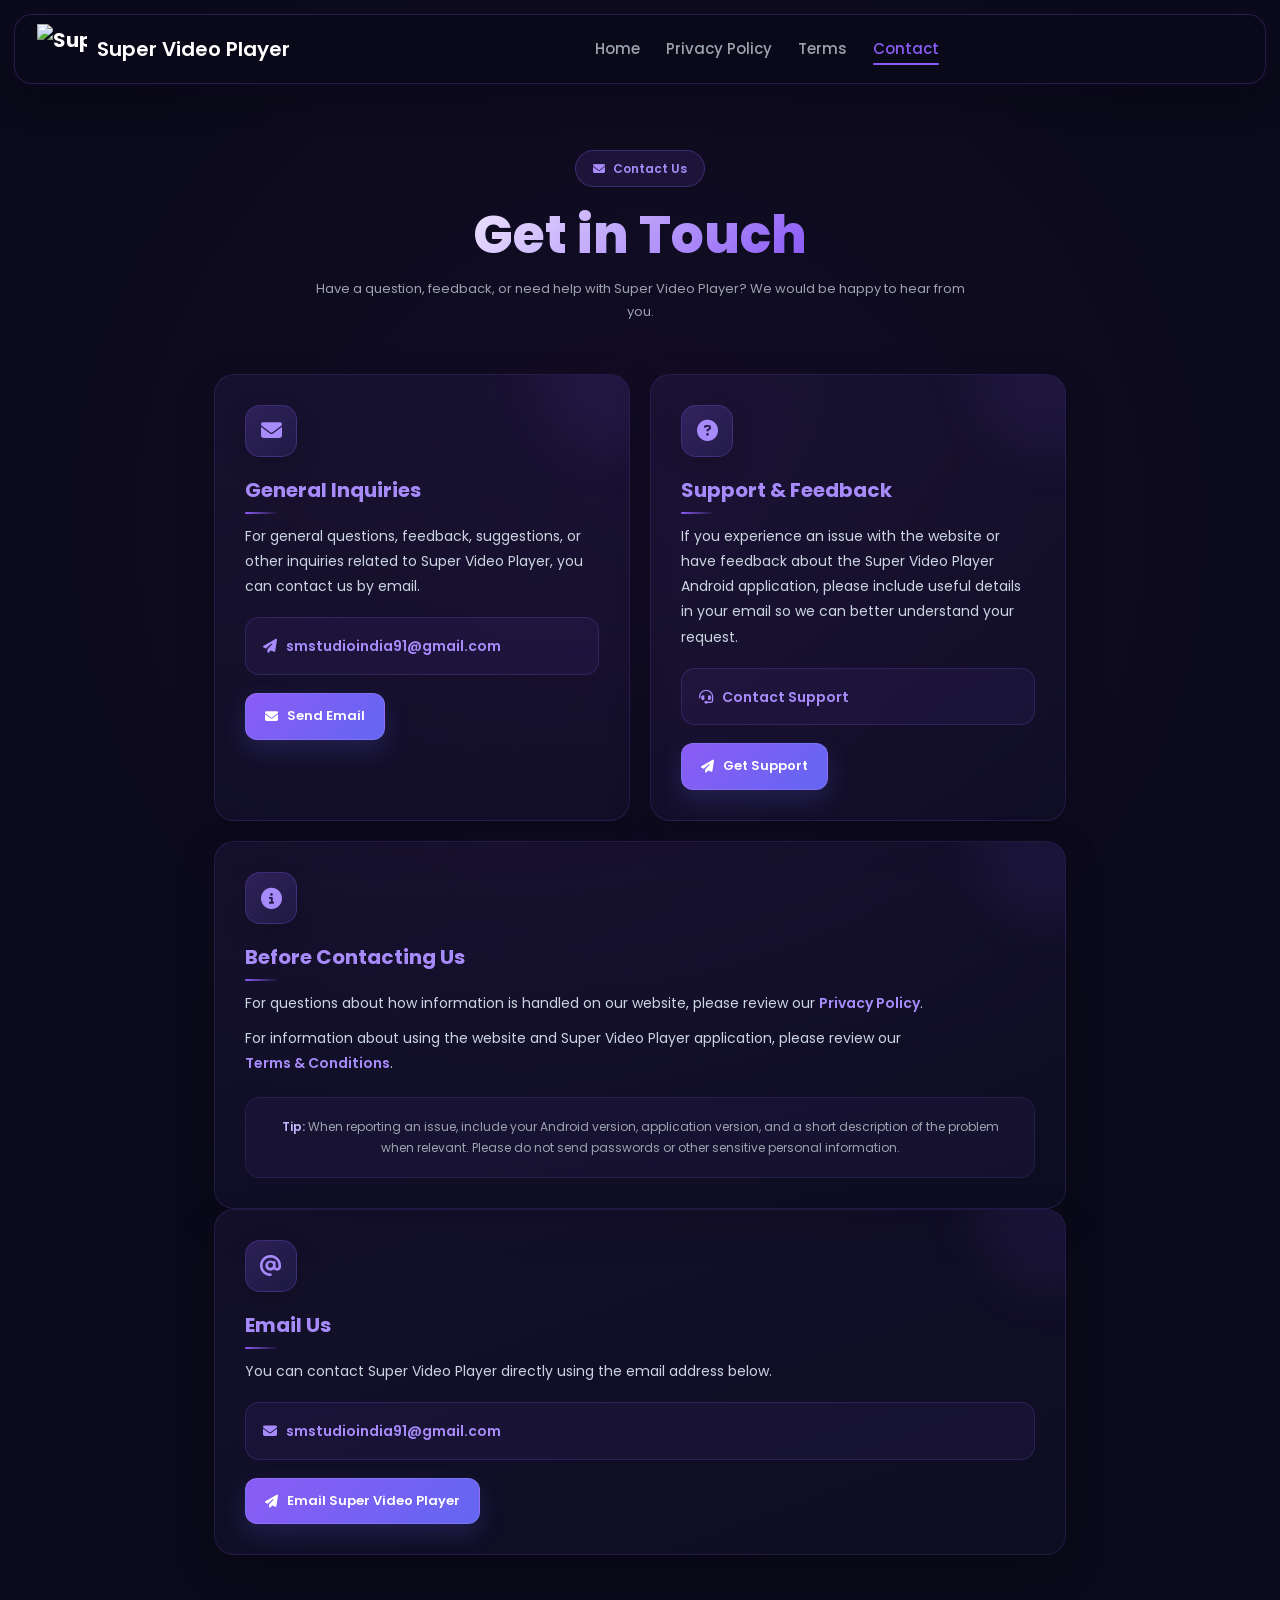
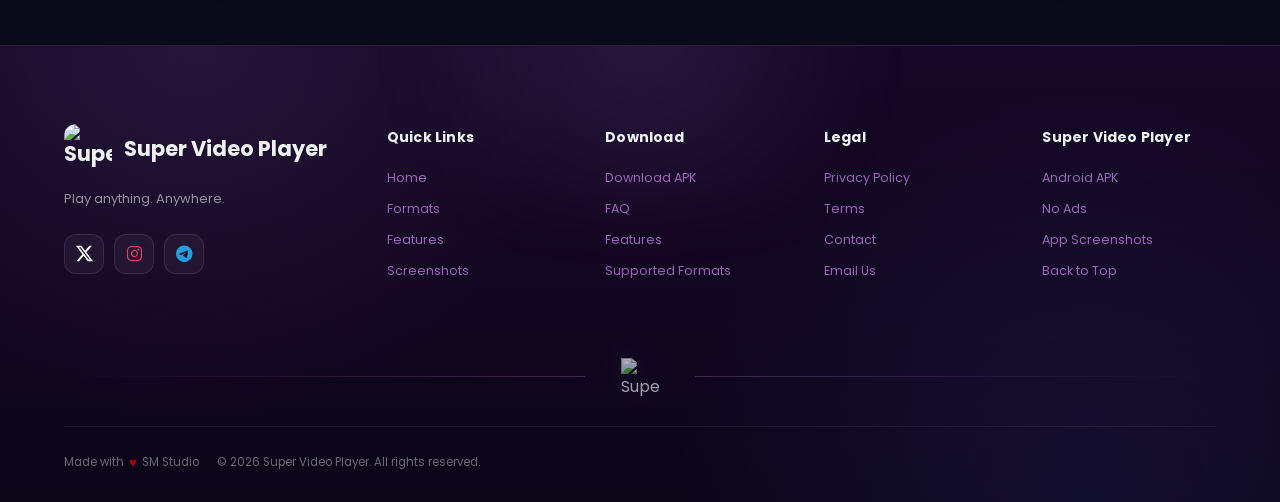
==== contact.html @ fc3f67e5 "Update print statement from 'Hello' to 'Goodbye'" ====
<!DOCTYPE html>
<html lang="en">
<head>

  <meta charset="UTF-8">

  <meta
    name="viewport"
    content="width=device-width, initial-scale=1.0, maximum-scale=5.0"
  >

  <meta
    name="description"
    content="Contact Super Video Player. Get in touch with us for questions, feedback, support, or other inquiries."
  >

  <meta
    name="theme-color"
    content="#0a0a1a"
  >

  <title>Contact | Super Video Player</title>

  <!-- =====================================================
       FAVICON
  ====================================================== -->

  <link rel="icon" type="image/png" sizes="16x16" href="/favicon-16x16.png">
  <link rel="icon" type="image/png" sizes="32x32" href="/favicon-32x32.png">
  <link rel="icon" type="image/png" sizes="48x48" href="/favicon-48x48.png">
  <link rel="icon" type="image/png" sizes="96x96" href="/favicon-96x96.png">
  <link rel="icon" type="image/png" sizes="192x192" href="/favicon-192x192.png">

  <link
    rel="apple-touch-icon"
    sizes="180x180"
    href="/apple-touch-icon.png"
  >

  <link
    rel="manifest"
    href="/site.webmanifest"
  >

  <meta
    name="msapplication-TileImage"
    content="/favicon.png"
  >

  <meta
    name="msapplication-TileColor"
    content="#050507"
  >

  <!-- =====================================================
       POPPINS
  ====================================================== -->

  <link
    rel="preconnect"
    href="https://fonts.googleapis.com"
  >

  <link
    rel="preconnect"
    href="https://fonts.gstatic.com"
    crossorigin
  >

  <link
    href="https://fonts.googleapis.com/css2?family=Poppins:wght@400;500;600;700;800;900&display=swap"
    rel="stylesheet"
  >

  <!-- =====================================================
       FONT AWESOME
  ====================================================== -->

  <link
    rel="stylesheet"
    href="https://cdnjs.cloudflare.com/ajax/libs/font-awesome/6.4.0/css/all.min.css"
  >

  <!-- =====================================================
       ALL CSS INLINE
  ====================================================== -->

  <style>

    /* =====================================================
       RESET / BASE
    ====================================================== */

    * {
      margin: 0;
      padding: 0;
      box-sizing: border-box;

      font-family:
        'Poppins',
        'Segoe UI',
        Tahoma,
        Geneva,
        Verdana,
        sans-serif;

      -webkit-tap-highlight-color: transparent;
    }

    html {
      scroll-behavior: smooth;
      -webkit-text-size-adjust: 100%;
      overflow-x: hidden;
      scroll-padding-top: 120px;
    }

    body {
      width: 100%;
      min-height: 100vh;
      position: relative;
      overflow-x: hidden;

      background:
        radial-gradient(
          circle at 50% 25%,
          rgba(57, 23, 86, 0.20),
          transparent 40%
        ),
        #0a0a1a;

      color: #e5e7eb;
      line-height: 1.6;
    }

    body.menu-open {
      overflow: hidden;
    }

    img,
    svg {
      display: block;
      max-width: 100%;
      height: auto;
    }

    a {
      color: inherit;
      text-decoration: none;
    }

    button,
    input,
    textarea {
      font-family: inherit;
    }

    .container {
      width: 100%;
      max-width: 1200px;
      margin: 0 auto;
      padding: 0 24px;
    }


    /* =====================================================
       FLOATING FIXED NAVBAR
    ====================================================== */

    .navbar {
      position: fixed !important;

      top: 14px;
      left: 50%;

      width: calc(100% - 28px);
      max-width: 1400px;

      transform: translateX(-50%);

      z-index: 99999;

      display: block;

      visibility: visible !important;
      opacity: 1 !important;

      background:
        rgba(10, 10, 26, 0.94);

      backdrop-filter: blur(18px);
      -webkit-backdrop-filter: blur(18px);

      border:
        1px solid rgba(139, 92, 246, 0.22);

      border-radius: 18px;

      box-shadow:
        0 10px 35px rgba(0, 0, 0, 0.35),
        0 0 25px rgba(139, 92, 246, 0.08);

      transition:
        background 0.3s ease,
        border-color 0.3s ease,
        box-shadow 0.3s ease;
    }

    .navbar.scrolled {
      background:
        rgba(5, 5, 15, 0.97);

      border-color:
        rgba(139, 92, 246, 0.35);

      box-shadow:
        0 12px 40px rgba(0, 0, 0, 0.5),
        0 0 30px rgba(139, 92, 246, 0.12);
    }


    /* =====================================================
       NAV CONTAINER
    ====================================================== */

    .nav-container {
      width: 100%;
      max-width: 1400px;

      min-height: 68px;

      margin: 0 auto;

      padding: 8px 22px;

      display: flex;
      align-items: center;
      justify-content: space-between;

      gap: 20px;
    }


    /* =====================================================
       LOGO
    ====================================================== */

    .logo {
      display: flex;
      align-items: center;

      gap: 10px;

      color: #fff;

      font-size: 20px;
      font-weight: 700;

      white-space: nowrap;

      flex-shrink: 0;
    }

    .logo img {
      width: 50px;
      height: 50px;

      object-fit: contain;

      flex-shrink: 0;
    }

    .logo span {
      font-family:
        'Poppins',
        'Segoe UI',
        sans-serif;

      font-weight: 600;
    }


    /* =====================================================
       NAV LINKS
    ====================================================== */

    .nav-links {
      display: flex;
      align-items: center;

      list-style: none;

      gap: 26px;

      margin: 0;
      padding: 0;
    }

    .nav-links li {
      list-style: none;
    }

    .nav-links a {
      position: relative;

      display: block;

      padding: 4px 0;

      color: #9ca3af;

      font-size: 15px;
      font-weight: 500;

      transition:
        color 0.3s ease;
    }

    .nav-links a:hover,
    .nav-links a.active {
      color: #8b5cf6;
    }

    .nav-links a::after {
      content: '';

      position: absolute;

      left: 0;
      bottom: 0;

      width: 0;
      height: 2px;

      background: #8b5cf6;

      border-radius: 10px;

      transition:
        width 0.3s ease;
    }

    .nav-links a:hover::after,
    .nav-links a.active::after {
      width: 100%;
    }


    /* =====================================================
       NAV RIGHT
    ====================================================== */

    .nav-right {
      display: flex;
      align-items: center;

      gap: 12px;

      flex-shrink: 0;
    }


    /* =====================================================
       MENU BUTTON
    ====================================================== */

    .nav-toggle {
      display: none;

      width: 44px;
      height: 44px;

      padding: 6px;

      align-items: center;
      justify-content: center;

      background: transparent;

      border: none;

      border-radius: 8px;

      color: #fff;

      font-size: 22px;

      cursor: pointer;

      flex-shrink: 0;

      transition:
        background 0.3s ease,
        color 0.3s ease;
    }

    .nav-toggle:hover {
      background:
        rgba(255, 255, 255, 0.08);
    }

    .nav-toggle:focus-visible {
      outline:
        2px solid #8b5cf6;

      outline-offset: 3px;
    }


    /* =====================================================
       CONTACT PAGE
    ====================================================== */

    .contact-page {
      width: 100%;

      padding:
        150px 0 90px;
    }

    .contact-wrapper {
      width: 100%;
      max-width: 900px;

      margin: 0 auto;

      padding: 0 24px;
    }


    /* =====================================================
       CONTACT INTRO
    ====================================================== */

    .contact-intro {
      text-align: center;

      margin-bottom: 50px;
    }

    .contact-badge {
      display: inline-flex;

      align-items: center;
      justify-content: center;

      gap: 8px;

      margin-bottom: 18px;

      padding:
        8px 17px;

      background:
        rgba(139, 92, 246, 0.12);

      border:
        1px solid rgba(139, 92, 246, 0.30);

      border-radius: 50px;

      color: #a78bfa;

      font-size: 12px;
      font-weight: 600;
    }

    .contact-title {
      margin-bottom: 12px;

      color: #fff;

      font-size:
        clamp(32px, 6vw, 52px);

      font-weight: 800;

      line-height: 1.15;

      text-align: center;

      background:
        linear-gradient(
          135deg,
          #ffffff 20%,
          #8b5cf6 70%,
          #6366f1
        );

      -webkit-background-clip: text;
      background-clip: text;

      -webkit-text-fill-color: transparent;
    }

    .contact-subtitle {
      max-width: 650px;

      margin: 0 auto;

      color: #9ca3af;

      font-size: 13px;

      line-height: 1.8;

      text-align: center;
    }


    /* =====================================================
       CONTACT GRID
    ====================================================== */

    .contact-grid {
      display: grid;

      grid-template-columns:
        1fr 1fr;

      gap: 20px;

      margin-bottom: 20px;
    }


    /* =====================================================
       CONTACT CARDS
    ====================================================== */

    .contact-card {
      position: relative;

      width: 100%;

      overflow: hidden;

      padding: 30px;

      background:
        linear-gradient(
          160deg,
          rgba(139, 92, 246, 0.08),
          rgba(99, 102, 241, 0.04)
        );

      border:
        1px solid rgba(139, 92, 246, 0.15);

      border-radius: 20px;

      box-shadow:
        0 15px 40px rgba(0, 0, 0, 0.18);

      transition:
        transform 0.3s ease,
        border-color 0.3s ease,
        box-shadow 0.3s ease;
    }

    .contact-card::before {
      content: '';

      position: absolute;

      top: -80px;
      right: -70px;

      width: 160px;
      height: 160px;

      border-radius: 50%;

      background:
        rgba(139, 92, 246, 0.08);

      filter: blur(25px);

      pointer-events: none;
    }

    .contact-card:hover {
      transform:
        translateY(-3px);

      border-color:
        rgba(139, 92, 246, 0.35);

      box-shadow:
        0 20px 45px rgba(0, 0, 0, 0.25);
    }


    /* =====================================================
       CONTACT INFO
    ====================================================== */

    .contact-icon {
      position: relative;

      width: 52px;
      height: 52px;

      display: flex;

      align-items: center;
      justify-content: center;

      margin-bottom: 20px;

      background:
        linear-gradient(
          135deg,
          rgba(139, 92, 246, 0.22),
          rgba(99, 102, 241, 0.12)
        );

      border:
        1px solid rgba(139, 92, 246, 0.25);

      border-radius: 15px;

      color: #a78bfa;

      font-size: 21px;

      box-shadow:
        0 8px 25px rgba(0, 0, 0, 0.18);
    }

    .contact-card-title {
      position: relative;

      margin-bottom: 10px;

      color: #a78bfa;

      font-size: 20px;

      font-weight: 700;

      line-height: 1.35;
    }

    .contact-card-title::after {
      content: '';

      display: block;

      width: 34px;
      height: 2px;

      margin-top: 8px;

      background:
        linear-gradient(
          90deg,
          #8b5cf6,
          transparent
        );

      border-radius: 10px;
    }

    .contact-card p {
      position: relative;

      margin: 10px 0;

      color: #cbd5e1;

      font-size: 14px;

      font-weight: 400;

      line-height: 1.8;
    }

    .contact-email-box {
      position: relative;

      margin-top: 18px;

      padding: 15px 17px;

      background:
        rgba(139, 92, 246, 0.07);

      border:
        1px solid rgba(139, 92, 246, 0.20);

      border-radius: 14px;
    }

    .contact-email {
      display: inline-flex;

      align-items: center;

      gap: 9px;

      color: #a78bfa;

      font-size: 14px;

      font-weight: 600;

      word-break: break-word;

      transition:
        color 0.25s ease;
    }

    .contact-email:hover {
      color: #c4b5fd;

      text-decoration: underline;
    }


    /* =====================================================
       EMAIL BUTTON
    ====================================================== */

    .contact-action {
      position: relative;

      display: inline-flex;

      align-items: center;
      justify-content: center;

      gap: 9px;

      margin-top: 18px;

      padding:
        12px 19px;

      background:
        linear-gradient(
          135deg,
          #8b5cf6,
          #6366f1
        );

      border:
        1px solid rgba(255, 255, 255, 0.10);

      border-radius: 12px;

      color: #fff;

      font-size: 13px;

      font-weight: 600;

      box-shadow:
        0 10px 25px rgba(99, 102, 241, 0.20);

      transition:
        transform 0.3s ease,
        box-shadow 0.3s ease,
        filter 0.3s ease;
    }

    .contact-action:hover {
      transform:
        translateY(-2px);

      filter: brightness(1.08);

      box-shadow:
        0 14px 30px rgba(99, 102, 241, 0.30);
    }


    /* =====================================================
       CONTACT NOTE
    ====================================================== */

    .contact-note {
      position: relative;

      margin-top: 20px;

      padding: 18px 20px;

      background:
        rgba(139, 92, 246, 0.06);

      border:
        1px solid rgba(139, 92, 246, 0.15);

      border-radius: 15px;

      color: #9ca3af;

      font-size: 12px;

      line-height: 1.8;

      text-align: center;
    }

    .contact-note strong {
      color: #c4b5fd;

      font-weight: 600;
    }


    /* =====================================================
       CUSTOM FOOTER
       SAME STYLE AS PRIVACY / TERMS / HOME
    ====================================================== */

    .custom-footer {
      --off-white: #ebf2f0;
      --lilac-dream: #d285f2;
      --midnight-plum: #140826;

      position: relative;

      width: 100%;

      margin-top: 0;

      padding: 78px 0 0;

      background:
        radial-gradient(
          circle at 15% 0%,
          rgba(210, 133, 242, 0.10),
          transparent 32%
        ),
        radial-gradient(
          circle at 85% 100%,
          rgba(78, 84, 191, 0.14),
          transparent 35%
        ),
        linear-gradient(
          180deg,
          #140826 0%,
          #10061f 55%,
          #0b0518 100%
        );

      border-top:
        1px solid rgba(210, 133, 242, 0.16);

      overflow: hidden;

      text-align: left;
    }

    .custom-footer::before {
      content: '';

      position: absolute;

      top: -180px;
      left: 50%;

      width: 600px;
      height: 350px;

      transform:
        translateX(-50%);

      background:
        radial-gradient(
          circle,
          rgba(210, 133, 242, 0.12),
          transparent 70%
        );

      filter: blur(30px);

      pointer-events: none;
    }

    .custom-footer-container {
      position: relative;

      z-index: 2;

      width: 100%;

      max-width: 1200px;

      margin: 0 auto;

      padding: 0 24px;
    }


    /* =====================================================
       FOOTER TOP
    ====================================================== */

    .custom-footer-top {
      display: grid;

      grid-template-columns:
        minmax(260px, 1.6fr)
        repeat(4, minmax(130px, 1fr));

      gap: 45px;

      padding-bottom: 58px;
    }


    /* =====================================================
       FOOTER BRAND
    ====================================================== */

    .custom-footer-brand {
      display: flex;

      flex-direction: column;

      align-items: flex-start;

      max-width: 330px;
    }

    .custom-footer-brand-name {
      display: inline-flex;

      align-items: center;

      gap: 12px;

      color: var(--off-white);

      font-size: 21px;

      font-weight: 700;

      line-height: 1.3;
    }

    .custom-footer-brand-name img {
      width: 48px;
      height: 48px;

      object-fit: contain;

      flex-shrink: 0;

      border-radius: 12px;
    }

    .custom-footer-brand-name span {
      font-family:
        'Poppins',
        'Segoe UI',
        sans-serif;

      font-weight: 700;
    }

    .custom-footer-slogan {
      max-width: 290px;

      margin-top: 15px;

      color:
        rgba(235, 242, 240, 0.58);

      font-size: 13px;

      line-height: 1.8;
    }


    /* =====================================================
       SOCIAL ICONS
       X + INSTAGRAM + TELEGRAM ONLY
    ====================================================== */

    .custom-footer-social {
      display: flex !important;

      align-items: center;
      justify-content: flex-start;

      flex-wrap: wrap;

      gap: 10px;

      margin:
        23px 0 0 !important;

      padding:
        0 !important;

      list-style: none !important;
    }

    .custom-footer-social li {
      display: block !important;

      width: auto;
      height: auto;

      margin: 0 !important;
      padding: 0 !important;

      list-style: none !important;
    }

    .custom-footer-social li::before,
    .custom-footer-social li::after {
      content: none !important;
      display: none !important;
    }

    .custom-footer-social li::marker {
      content: '' !important;
    }

    .custom-footer-social a {
      width: 40px;
      height: 40px;

      display: flex;

      align-items: center;
      justify-content: center;

      background:
        rgba(255, 255, 255, 0.045);

      border:
        1px solid rgba(255, 255, 255, 0.10);

      border-radius: 12px;

      font-size: 17px;

      text-decoration: none;

      transition:
        transform 0.3s ease,
        background 0.3s ease,
        border-color 0.3s ease,
        box-shadow 0.3s ease;
    }

    /* X */

    .custom-footer-social li:nth-child(1) a {
      color: #ffffff;
    }

    /* Instagram */

    .custom-footer-social li:nth-child(2) a {
      color: #e4405f;
    }

    /* Telegram */

    .custom-footer-social li:nth-child(3) a {
      color: #229ed9;
    }

    .custom-footer-social svg {
      width: 17px;
      height: 17px;

      display: block;

      max-width: none;

      fill: currentColor;
    }

    .custom-footer-social i {
      font-size: 17px;
      line-height: 1;
    }

    .custom-footer-social li:nth-child(1) a:hover {
      transform: translateY(-4px);

      background:
        rgba(255, 255, 255, 0.10);

      border-color:
        rgba(255, 255, 255, 0.25);

      color: #ffffff;
    }

    .custom-footer-social li:nth-child(2) a:hover {
      transform: translateY(-4px);

      background:
        rgba(228, 64, 95, 0.12);

      border-color:
        rgba(228, 64, 95, 0.35);

      color: #e4405f;
    }

    .custom-footer-social li:nth-child(3) a:hover {
      transform: translateY(-4px);

      background:
        rgba(34, 158, 217, 0.12);

      border-color:
        rgba(34, 158, 217, 0.35);

      color: #229ed9;
    }


    /* =====================================================
       FOOTER COLUMNS
    ====================================================== */

    .custom-footer-column {
      display: flex;

      flex-direction: column;

      align-items: flex-start;
    }

    .custom-footer-column h3 {
      margin:
        2px 0 19px;

      color: var(--off-white);

      font-size: 14px;

      font-weight: 700;

      letter-spacing: 0.2px;
    }

    .custom-footer-column a {
      position: relative;

      display: inline-block;

      width: fit-content;

      margin-bottom: 11px;

      color:
        rgba(210, 133, 242, 0.72);

      font-size: 12.5px;

      font-weight: 400;

      line-height: 1.6;

      transition:
        color 0.25s ease,
        transform 0.25s ease;
    }

    .custom-footer-column a::after {
      content: '';

      position: absolute;

      left: 0;
      bottom: -2px;

      width: 0;
      height: 1px;

      background:
        var(--lilac-dream);

      transition:
        width 0.25s ease;
    }

    .custom-footer-column a:hover {
      color: var(--off-white);

      transform:
        translateX(3px);
    }

    .custom-footer-column a:hover::after {
      width: 100%;
    }


    /* =====================================================
       FOOTER MIDDLE
    ====================================================== */

    .custom-footer-middle {
      width: 100%;

      display: flex;

      align-items: center;
      justify-content: center;

      gap: 18px;

      padding:
        8px 0 30px;
    }

    .custom-footer-middle::before,
    .custom-footer-middle::after {
      content: '';

      flex: 1;

      height: 1px;

      background:
        linear-gradient(
          90deg,
          transparent,
          rgba(210, 133, 242, 0.25)
        );
    }

    .custom-footer-middle::after {
      background:
        linear-gradient(
          90deg,
          rgba(210, 133, 242, 0.25),
          transparent
        );
    }

    .custom-footer-middle-logo {
      width: 38px;
      height: 38px;

      display: flex;

      align-items: center;
      justify-content: center;

      flex-shrink: 0;
    }

    .custom-footer-middle-logo img {
      width: 38px;
      height: 38px;

      object-fit: contain;

      opacity: 0.68;

      filter:
        drop-shadow(
          0 0 12px rgba(210, 133, 242, 0.18)
        );
    }


    /* =====================================================
       FOOTER BOTTOM
    ====================================================== */

    .custom-footer-bottom {
      position: relative;

      display: flex;

      align-items: center;

      justify-content: space-between;

      gap: 18px;

      flex-wrap: wrap;

      min-height: 76px;

      padding:
        20px 0 24px;

      border-top:
        1px solid rgba(235, 242, 240, 0.07);
    }

    .custom-footer-bottom p {
      margin: 0;

      color:
        rgba(235, 242, 240, 0.42);

      font-size: 11.5px;

      line-height: 1.6;
    }

    .custom-footer-credit {
      display: flex;

      align-items: center;
      justify-content: center;

      gap: 5px;

      color:
        rgba(235, 242, 240, 0.42);
    }

    .custom-footer-credit span {
      display: inline-block;

      color: #a60311;

      font-size: 13px;

      line-height: 1;

      animation:
        footerHeartbeat 1.5s ease-in-out infinite;
    }

    @keyframes footerHeartbeat {

      0%,
      100% {
        transform: scale(1);
        opacity: 1;
      }

      25% {
        transform: scale(1.18);
        opacity: 0.9;
      }

      45% {
        transform: scale(1);
        opacity: 1;
      }

      65% {
        transform: scale(1.12);
        opacity: 0.95;
      }

    }

    .custom-footer-copyright {
      flex: 1 1 auto;

      color:
        rgba(235, 242, 240, 0.42);
    }


    /* =====================================================
       TABLET
    ====================================================== */

    @media (max-width: 1024px) {

      .nav-links {
        gap: 20px;
      }

      .nav-links a {
        font-size: 14px;
      }

      .custom-footer-top {
        grid-template-columns:
          1.5fr
          repeat(2, 1fr);

        gap:
          42px 35px;
      }

      .custom-footer-brand {
        grid-column: 1 / -1;

        max-width: 500px;
      }

    }


    /* =====================================================
       900px
    ====================================================== */

    @media (max-width: 900px) {

      .nav-links {
        gap: 16px;
      }

      .custom-footer {
        padding-top: 65px;
      }

      .custom-footer-top {
        grid-template-columns:
          1.4fr
          repeat(2, 1fr);

        gap:
          38px 28px;
      }

    }


    /* =====================================================
       MOBILE 768px
    ====================================================== */

    @media (max-width: 768px) {

      .navbar {
        top: 10px;
        left: 50%;

        width:
          calc(100% - 20px);

        transform:
          translateX(-50%);

        z-index: 99999;

        border-radius: 16px;

        overflow: visible;
      }

      .nav-container {
        min-height: 62px;

        padding:
          6px 16px;
      }


      /* MOBILE MENU */

      .nav-links {
        position: fixed;

        top: 82px;
        right: 10px;

        width: 280px;
        max-width: 85vw;

        height:
          calc(100vh - 92px);

        display: flex;

        flex-direction: column;

        align-items: stretch;

        padding:
          30px 24px;

        gap: 18px;

        background:
          rgba(10, 10, 26, 0.98);

        backdrop-filter: blur(20px);
        -webkit-backdrop-filter: blur(20px);

        border:
          1px solid rgba(139, 92, 246, 0.18);

        border-radius: 18px;

        box-shadow:
          0 20px 50px rgba(0, 0, 0, 0.5);

        z-index: 99998;

        overflow-y: auto;

        visibility: hidden;
        opacity: 0;

        transform:
          translateX(calc(100% + 25px));

        pointer-events: none;

        transition:
          transform 0.35s ease,
          opacity 0.25s ease,
          visibility 0.35s ease;
      }

      .nav-links.active {
        right: 10px;

        visibility: visible;
        opacity: 1;

        transform:
          translateX(0);

        pointer-events: auto;
      }

      .nav-links a {
        display: block;

        padding:
          10px 0;

        color: #d1d5db;

        font-size: 16px;
      }

      .nav-links a:hover,
      .nav-links a.active {
        color: #a78bfa;
      }

      .nav-links a::after {
        display: none;
      }

      .nav-toggle {
        display: flex;
      }


      /* CONTACT */

      .contact-page {
        padding:
          125px 0 60px;
      }

      .contact-wrapper {
        padding:
          0 20px;
      }

      .contact-intro {
        margin-bottom: 35px;
      }

      .contact-title {
        font-size: 34px;
      }

      .contact-subtitle {
        font-size: 12px;
      }

      .contact-grid {
        grid-template-columns: 1fr;

        gap: 14px;
      }

      .contact-card {
        padding:
          23px 21px;

        border-radius: 17px;
      }

      .contact-icon {
        width: 48px;
        height: 48px;

        border-radius: 14px;

        font-size: 19px;
      }

      .contact-card-title {
        font-size: 17px;
      }

      .contact-card p {
        font-size: 12.5px;

        line-height: 1.8;
      }

      .contact-email {
        font-size: 12.5px;
      }

      .contact-note {
        font-size: 11.5px;
      }


      /* FOOTER */

      .custom-footer {
        padding-top: 55px;
      }

      .custom-footer-container {
        padding:
          0 20px;
      }

      .custom-footer-top {
        grid-template-columns:
          1fr 1fr;

        gap:
          38px 28px;

        padding-bottom: 42px;
      }

      .custom-footer-brand {
        grid-column: 1 / -1;

        max-width: 100%;
      }

      .custom-footer-brand-name img {
        width: 45px;
        height: 45px;
      }

      .custom-footer-brand-name {
        font-size: 19px;
      }

      .custom-footer-slogan {
        max-width: 500px;

        font-size: 12px;
      }

      .custom-footer-column h3 {
        margin-bottom: 16px;

        font-size: 13px;
      }

      .custom-footer-column a {
        margin-bottom: 9px;

        font-size: 12px;
      }

      .custom-footer-social {
        gap: 10px;

        margin-top: 19px !important;
      }

      .custom-footer-social a {
        width: 38px;
        height: 38px;
      }

      .custom-footer-middle {
        gap: 12px;

        padding:
          5px 0 24px;
      }

      .custom-footer-middle-logo,
      .custom-footer-middle-logo img {
        width: 34px;
        height: 34px;
      }

      .custom-footer-bottom {
        align-items: center;

        justify-content: center;

        flex-direction: column;

        gap: 12px;

        padding:
          20px 0 24px;
      }

      .custom-footer-copyright {
        flex: none;

        width: 100%;

        text-align: center;

        font-size: 10.5px;
      }

      .custom-footer-bottom p {
        font-size: 10.5px;
      }

      .custom-footer-credit {
        width: 100%;

        justify-content: center;

        text-align: center;

        font-size: 10px;
      }

    }


    /* =====================================================
       MOBILE 480px
    ====================================================== */

    @media (max-width: 480px) {

      .navbar {
        top: 8px;

        width:
          calc(100% - 16px);
      }

      .nav-container {
        padding:
          6px 14px;
      }

      .logo {
        font-size: 16px;
      }

      .logo img {
        width: 46px;
        height: 46px;
      }

      .nav-links {
        top: 76px;

        height:
          calc(100vh - 86px);
      }

      .contact-page {
        padding:
          110px 0 50px;
      }

      .contact-wrapper {
        padding:
          0 16px;
      }

      .contact-title {
        font-size: 30px;
      }

      .contact-subtitle {
        font-size: 11px;
      }

      .contact-badge {
        font-size: 10px;

        padding:
          7px 14px;
      }

      .contact-card {
        padding:
          19px 17px;
      }

      .contact-card-title {
        font-size: 16px;
      }

      .contact-card p {
        font-size: 12px;
      }

      .contact-email-box {
        padding: 13px 14px;
      }

      .contact-email {
        font-size: 11.5px;
      }

      .contact-action {
        width: 100%;

        padding:
          11px 16px;

        font-size: 12px;
      }

      .contact-note {
        font-size: 11px;
      }

      .custom-footer {
        padding-top: 48px;
      }

      .custom-footer-container {
        padding:
          0 18px;
      }

      .custom-footer-top {
        grid-template-columns:
          1fr 1fr;

        gap:
          32px 20px;

        padding-bottom: 35px;
      }

      .custom-footer-brand-name {
        gap: 10px;

        font-size: 17px;
      }

      .custom-footer-brand-name img {
        width: 42px;
        height: 42px;
      }

      .custom-footer-slogan {
        margin-top: 11px;

        font-size: 11px;
      }

      .custom-footer-social {
        gap: 8px;

        margin-top: 16px !important;
      }

      .custom-footer-social a {
        width: 36px;
        height: 36px;

        border-radius: 10px;
      }

      .custom-footer-social i {
        font-size: 15px;
      }

      .custom-footer-social svg {
        width: 15px;
        height: 15px;
      }

      .custom-footer-column h3 {
        margin-bottom: 14px;

        font-size: 12px;
      }

      .custom-footer-column a {
        margin-bottom: 8px;

        font-size: 11px;
      }

      .custom-footer-middle {
        gap: 10px;

        padding-bottom: 20px;
      }

      .custom-footer-middle-logo,
      .custom-footer-middle-logo img {
        width: 30px;
        height: 30px;
      }

      .custom-footer-bottom {
        gap: 10px;

        padding:
          18px 0 22px;
      }

      .custom-footer-bottom p {
        font-size: 9.5px;
      }

      .custom-footer-copyright {
        font-size: 9.5px !important;
      }

      .custom-footer-credit {
        font-size: 9px !important;
      }

    }


    /* =====================================================
       SMALL MOBILE 360px
    ====================================================== */

    @media (max-width: 360px) {

      .navbar {
        width:
          calc(100% - 14px);

        top: 7px;
      }

      .nav-container {
        padding:
          6px 12px;
      }

      .logo {
        font-size: 14px;
      }

      .logo img {
        width: 42px;
        height: 42px;
      }

      .nav-links {
        top: 70px;

        width: 240px;

        height:
          calc(100vh - 80px);
      }

      .nav-links.active {
        right: 7px;
      }

      .contact-page {
        padding-top: 105px;
      }

      .contact-wrapper {
        padding:
          0 14px;
      }

      .contact-title {
        font-size: 27px;
      }

      .contact-card {
        padding: 16px;
      }

      .contact-card-title {
        font-size: 15px;
      }

      .contact-card p {
        font-size: 11.5px;
      }

      .contact-email {
        font-size: 10.5px;
      }

      .contact-note {
        font-size: 10.5px;
      }

      .custom-footer {
        padding-top: 42px;
      }

      .custom-footer-container {
        padding:
          0 15px;
      }

      .custom-footer-top {
        gap:
          28px 16px;
      }

      .custom-footer-brand-name {
        font-size: 15px;
      }

      .custom-footer-brand-name img {
        width: 40px;
        height: 40px;
      }

      .custom-footer-slogan {
        font-size: 10px;
      }

      .custom-footer-social {
        gap: 7px;
      }

      .custom-footer-social a {
        width: 34px;
        height: 34px;

        border-radius: 9px;
      }

      .custom-footer-social i {
        font-size: 14px;
      }

      .custom-footer-social svg {
        width: 14px;
        height: 14px;
      }

      .custom-footer-column h3 {
        font-size: 11px;
      }

      .custom-footer-column a {
        font-size: 10px;
      }

      .custom-footer-copyright {
        font-size: 9px !important;
      }

      .custom-footer-bottom p {
        font-size: 9px;
      }

      .custom-footer-credit {
        font-size: 8.5px !important;
      }

    }


    /* =====================================================
       VERY SMALL MOBILE 320px
    ====================================================== */

    @media (max-width: 320px) {

      .container {
        padding:
          0 12px;
      }

      .navbar {
        width:
          calc(100% - 12px);
      }

      .logo {
        font-size: 13px;
      }

      .logo img {
        width: 40px;
        height: 40px;
      }

      .nav-toggle {
        width: 44px;
        height: 44px;

        font-size: 22px;
      }

      .nav-links {
        width: 230px;
      }

      .contact-title {
        font-size: 24px;
      }

      .contact-card p {
        font-size: 11px;
      }

      .contact-email {
        font-size: 10px;
      }

      .custom-footer-top {
        grid-template-columns: 1fr;

        gap: 25px;
      }

      .custom-footer-brand {
        grid-column: auto;
      }

      .custom-footer-column {
        width: 100%;
      }

      .custom-footer-brand-name {
        font-size: 14px;
      }

      .custom-footer-brand-name img {
        width: 38px;
        height: 38px;
      }

      .custom-footer-middle-logo,
      .custom-footer-middle-logo img {
        width: 28px;
        height: 28px;
      }

      .custom-footer-copyright {
        font-size: 8.5px !important;
      }

      .custom-footer-credit {
        font-size: 8px !important;
      }

    }


    /* =====================================================
       LANDSCAPE MOBILE
    ====================================================== */

    @media (max-height: 500px) and (orientation: landscape) {

      .navbar {
        top: 6px;
      }

      .nav-links {
        top: 68px;

        height:
          calc(100vh - 76px);

        padding:
          20px 24px;
      }

      .contact-page {
        padding:
          100px 0 40px;
      }

    }


    /* =====================================================
       TOUCH DEVICES
    ====================================================== */

    @media (hover: none) {

      .contact-card:hover {
        transform: none;
      }

      .contact-action:hover {
        transform: none;
      }

      .custom-footer-social a:hover {
        transform: none;
      }

    }


    /* =====================================================
       REDUCED MOTION
    ====================================================== */

    @media (prefers-reduced-motion: reduce) {

      *,
      *::before,
      *::after {
        animation-duration:
          0.01ms !important;

        animation-iteration-count:
          1 !important;

        transition-duration:
          0.01ms !important;

        scroll-behavior:
          auto !important;
      }

    }

  </style>

</head>

<body id="top">


  <!-- =====================================================
       FLOATING NAVBAR
  ====================================================== -->

  <nav
    class="navbar"
    aria-label="Main Navigation"
  >

    <div class="nav-container">

      <a
        href="index.html"
        class="logo"
        aria-label="Super Video Player Home"
      >

        <img
          src="https://i.ibb.co/m598JHpc/Super-Video-Player-Logo.png"
          width="50"
          height="50"
          alt="Super Video Player Logo"
        >

        <span>
          Super Video Player
        </span>

      </a>


      <ul
        class="nav-links"
        id="navLinks"
      >

        <li>
          <a href="index.html">
            Home
          </a>
        </li>

        <li>
          <a href="privacy-policy.html">
            Privacy Policy
          </a>
        </li>

        <li>
          <a href="terms.html">
            Terms
          </a>
        </li>

        <li>
          <a
            href="contact.html"
            class="active"
            aria-current="page"
          >
            Contact
          </a>
        </li>

      </ul>


      <div class="nav-right">

        <button
          class="nav-toggle"
          id="navToggle"
          type="button"
          aria-label="Open menu"
          aria-expanded="false"
          aria-controls="navLinks"
        >

          <i class="fas fa-bars"></i>

        </button>

      </div>

    </div>

  </nav>


  <!-- =====================================================
       CONTACT
  ====================================================== -->

  <main class="contact-page">

    <div class="contact-wrapper">


      <!-- INTRO -->

      <div class="contact-intro">

        <div class="contact-badge">

          <i class="fa-solid fa-envelope"></i>

          Contact Us

        </div>

        <h1 class="contact-title">
          Get in Touch
        </h1>

        <p class="contact-subtitle">
          Have a question, feedback, or need help with Super Video Player?
          We would be happy to hear from you.
        </p>

      </div>


      <!-- CONTACT CARDS -->

      <div class="contact-grid">


        <!-- GENERAL INQUIRIES -->

        <section class="contact-card">

          <div class="contact-icon">
            <i class="fa-solid fa-envelope"></i>
          </div>

          <h2 class="contact-card-title">
            General Inquiries
          </h2>

          <p>
            For general questions, feedback, suggestions, or other
            inquiries related to Super Video Player, you can contact us
            by email.
          </p>

          <div class="contact-email-box">

            <a
              class="contact-email"
              href="mailto:smstudioindia91@gmail.com"
            >

              <i class="fa-solid fa-paper-plane"></i>

              smstudioindia91@gmail.com

            </a>

          </div>

          <a
            class="contact-action"
            href="mailto:smstudioindia91@gmail.com"
          >

            <i class="fa-solid fa-envelope"></i>

            Send Email

          </a>

        </section>


        <!-- SUPPORT -->

        <section class="contact-card">

          <div class="contact-icon">
            <i class="fa-solid fa-circle-question"></i>
          </div>

          <h2 class="contact-card-title">
            Support & Feedback
          </h2>

          <p>
            If you experience an issue with the website or have feedback
            about the Super Video Player Android application, please
            include useful details in your email so we can better
            understand your request.
          </p>

          <div class="contact-email-box">

            <a
              class="contact-email"
              href="mailto:smstudioindia91@gmail.com?subject=Super%20Video%20Player%20Support"
            >

              <i class="fa-solid fa-headset"></i>

              Contact Support

            </a>

          </div>

          <a
            class="contact-action"
            href="mailto:smstudioindia91@gmail.com?subject=Super%20Video%20Player%20Support"
          >

            <i class="fa-solid fa-paper-plane"></i>

            Get Support

          </a>

        </section>

      </div>


      <!-- CONTACT INFORMATION -->

      <section class="contact-card">

        <div class="contact-icon">
          <i class="fa-solid fa-circle-info"></i>
        </div>

        <h2 class="contact-card-title">
          Before Contacting Us
        </h2>

        <p>
          For questions about how information is handled on our website,
          please review our
          <a
            href="privacy-policy.html"
            class="contact-email"
          >
            Privacy Policy
          </a>.
        </p>

        <p>
          For information about using the website and Super Video Player
          application, please review our
          <a
            href="terms.html"
            class="contact-email"
          >
            Terms & Conditions
          </a>.
        </p>

        <div class="contact-note">

          <strong>Tip:</strong>
          When reporting an issue, include your Android version,
          application version, and a short description of the problem
          when relevant. Please do not send passwords or other sensitive
          personal information.

        </div>

      </section>


      <!-- EMAIL INFORMATION -->

      <section class="contact-card">

        <div class="contact-icon">
          <i class="fa-solid fa-at"></i>
        </div>

        <h2 class="contact-card-title">
          Email Us
        </h2>

        <p>
          You can contact Super Video Player directly using the email
          address below.
        </p>

        <div class="contact-email-box">

          <a
            class="contact-email"
            href="mailto:smstudioindia91@gmail.com"
          >

            <i class="fa-solid fa-envelope"></i>

            smstudioindia91@gmail.com

          </a>

        </div>

        <a
          class="contact-action"
          href="mailto:smstudioindia91@gmail.com"
        >

          <i class="fa-solid fa-paper-plane"></i>

          Email Super Video Player

        </a>

      </section>

    </div>

  </main>


  <!-- =====================================================
       FOOTER
       SAME AS PRIVACY / TERMS / HOME
  ====================================================== -->

  <footer class="custom-footer">

    <div class="container custom-footer-container">

      <div class="custom-footer-top">


        <!-- BRAND -->

        <div class="custom-footer-brand">

          <a
            href="index.html"
            class="custom-footer-brand-name"
            aria-label="Super Video Player Home"
          >

            <img
              src="https://i.ibb.co/m598JHpc/Super-Video-Player-Logo.png"
              width="50"
              height="50"
              alt="Super Video Player Logo"
            >

            <span>
              Super Video Player
            </span>

          </a>


          <p class="custom-footer-slogan">
            Play anything. Anywhere.
          </p>


          <!-- SOCIAL -->

          <ul class="custom-footer-social">

            <!-- X -->

            <li>

              <a
                href="#"
                aria-label="X"
                class="footer-social-link"
              >

                <svg
                  width="17"
                  height="17"
                  viewBox="0 0 24 24"
                  xmlns="http://www.w3.org/2000/svg"
                  aria-hidden="true"
                >

                  <path
                    d="M18.901 1.153h3.68l-8.04 9.19L24 22.846h-7.406l-5.8-7.584-6.638 7.584H.474l8.6-9.83L0 1.154h7.594l5.243 6.932ZM17.61 20.644h2.039L6.486 3.24H4.298Z"
                  />

                </svg>

              </a>

            </li>


            <!-- INSTAGRAM -->

            <li>

              <a
                href="#"
                aria-label="Instagram"
                class="footer-social-link"
              >

                <i class="fab fa-instagram"></i>

              </a>

            </li>


            <!-- TELEGRAM -->

            <li>

              <a
                href="#"
                aria-label="Telegram"
                class="footer-social-link"
              >

                <i class="fab fa-telegram-plane"></i>

              </a>

            </li>

          </ul>

        </div>


        <!-- QUICK LINKS -->

        <div class="custom-footer-column">

          <h3>
            Quick Links
          </h3>

          <a href="index.html">
            Home
          </a>

          <a href="index.html#formats">
            Formats
          </a>

          <a href="index.html#features">
            Features
          </a>

          <a href="index.html#screenshots">
            Screenshots
          </a>

        </div>


        <!-- DOWNLOAD -->

        <div class="custom-footer-column">

          <h3>
            Download
          </h3>

          <a href="index.html#apk">
            Download APK
          </a>

          <a href="index.html#faq">
            FAQ
          </a>

          <a href="index.html#features">
            Features
          </a>

          <a href="index.html#formats">
            Supported Formats
          </a>

        </div>


        <!-- LEGAL -->

        <div class="custom-footer-column">

          <h3>
            Legal
          </h3>

          <a href="privacy-policy.html">
            Privacy Policy
          </a>

          <a href="terms.html">
            Terms
          </a>

          <a
            href="contact.html"
            aria-current="page"
          >
            Contact
          </a>

          <a href="mailto:smstudioindia91@gmail.com">
            Email Us
          </a>

        </div>


        <!-- SUPER VIDEO PLAYER -->

        <div class="custom-footer-column">

          <h3>
            Super Video Player
          </h3>

          <a href="index.html#apk">
            Android APK
          </a>

          <a href="index.html#features">
            No Ads
          </a>

          <a href="index.html#screenshots">
            App Screenshots
          </a>

          <a href="#top">
            Back to Top
          </a>

        </div>

      </div>


      <!-- =================================================
           FOOTER MIDDLE
      ================================================== -->

      <div class="custom-footer-middle">

        <div class="custom-footer-line"></div>

        <div class="custom-footer-middle-logo">

          <img
            src="https://i.ibb.co/m598JHpc/Super-Video-Player-Logo.png"
            width="48"
            height="48"
            alt="Super Video Player"
          >

        </div>

        <div class="custom-footer-line"></div>

      </div>


      <!-- =================================================
           FOOTER BOTTOM
      ================================================== -->

      <div class="custom-footer-bottom">

        <p class="custom-footer-credit">

          Made with

          <span aria-hidden="true">
            ♥
          </span>

          SM Studio

        </p>


        <p class="custom-footer-copyright">

          © 2026 Super Video Player. All rights reserved.

        </p>

      </div>

    </div>

  </footer>


  <!-- =====================================================
       ALL JAVASCRIPT INLINE
  ====================================================== -->

  <script>

    document.addEventListener(
      'DOMContentLoaded',
      function () {

        const navToggle =
          document.getElementById('navToggle');

        const navLinks =
          document.getElementById('navLinks');

        const body =
          document.body;


        /* =========================================
           NAVBAR SCROLL EFFECT
        ========================================= */

        function handleNavbarScroll() {

          const navbar =
            document.querySelector('.navbar');

          if (!navbar) {
            return;
          }

          if (window.scrollY > 20) {

            navbar.classList.add('scrolled');

          } else {

            navbar.classList.remove('scrolled');

          }

        }

        window.addEventListener(
          'scroll',
          handleNavbarScroll,
          {
            passive: true
          }
        );

        handleNavbarScroll();


        /* =========================================
           CLOSE MENU
        ========================================= */

        function closeMenu() {

          if (!navLinks || !navToggle) {
            return;
          }

          navLinks.classList.remove('active');

          navToggle.setAttribute(
            'aria-expanded',
            'false'
          );

          navToggle.setAttribute(
            'aria-label',
            'Open menu'
          );

          body.classList.remove('menu-open');

          const icon =
            navToggle.querySelector('i');

          if (icon) {

            icon.classList.remove(
              'fa-xmark'
            );

            icon.classList.add(
              'fa-bars'
            );

          }

        }


        /* =========================================
           MOBILE MENU TOGGLE
        ========================================= */

        if (navToggle && navLinks) {

          navToggle.addEventListener(
            'click',
            function (event) {

              event.stopPropagation();

              const isOpen =
                navLinks.classList.toggle(
                  'active'
                );

              navToggle.setAttribute(
                'aria-expanded',
                isOpen
                  ? 'true'
                  : 'false'
              );

              navToggle.setAttribute(
                'aria-label',
                isOpen
                  ? 'Close menu'
                  : 'Open menu'
              );

              body.classList.toggle(
                'menu-open',
                isOpen
              );

              const icon =
                navToggle.querySelector('i');

              if (icon) {

                icon.classList.toggle(
                  'fa-bars',
                  !isOpen
                );

                icon.classList.toggle(
                  'fa-xmark',
                  isOpen
                );

              }

            }
          );


          /* =====================================
             CLOSE AFTER LINK CLICK
          ===================================== */

          navLinks
            .querySelectorAll('a')
            .forEach(
              function (link) {

                link.addEventListener(
                  'click',
                  function () {

                    closeMenu();

                  }
                );

              }
            );


          /* =====================================
             CLICK OUTSIDE
          ===================================== */

          document.addEventListener(
            'click',
            function (event) {

              if (
                !navLinks.contains(
                  event.target
                ) &&
                !navToggle.contains(
                  event.target
                )
              ) {

                closeMenu();

              }

            }
          );

        }


        /* =========================================
           ESC KEY
        ========================================= */

        document.addEventListener(
          'keydown',
          function (event) {

            if (
              event.key === 'Escape'
            ) {

              closeMenu();

            }

          }
        );


        /* =========================================
           BACK TO TOP
        ========================================= */

        document
          .querySelectorAll(
            'a[href="#top"]'
          )
          .forEach(
            function (link) {

              link.addEventListener(
                'click',
                function (event) {

                  event.preventDefault();

                  window.scrollTo({
                    top: 0,
                    behavior: 'smooth'
                  });

                }
              );

            }
          );


        /* =========================================
           CLOSE MENU ON RESIZE
        ========================================= */

        window.addEventListener(
          'resize',
          function () {

            if (
              window.innerWidth > 768
            ) {

              closeMenu();

            }

          }
        );

      }
    );

  </script>

</body>
</html>
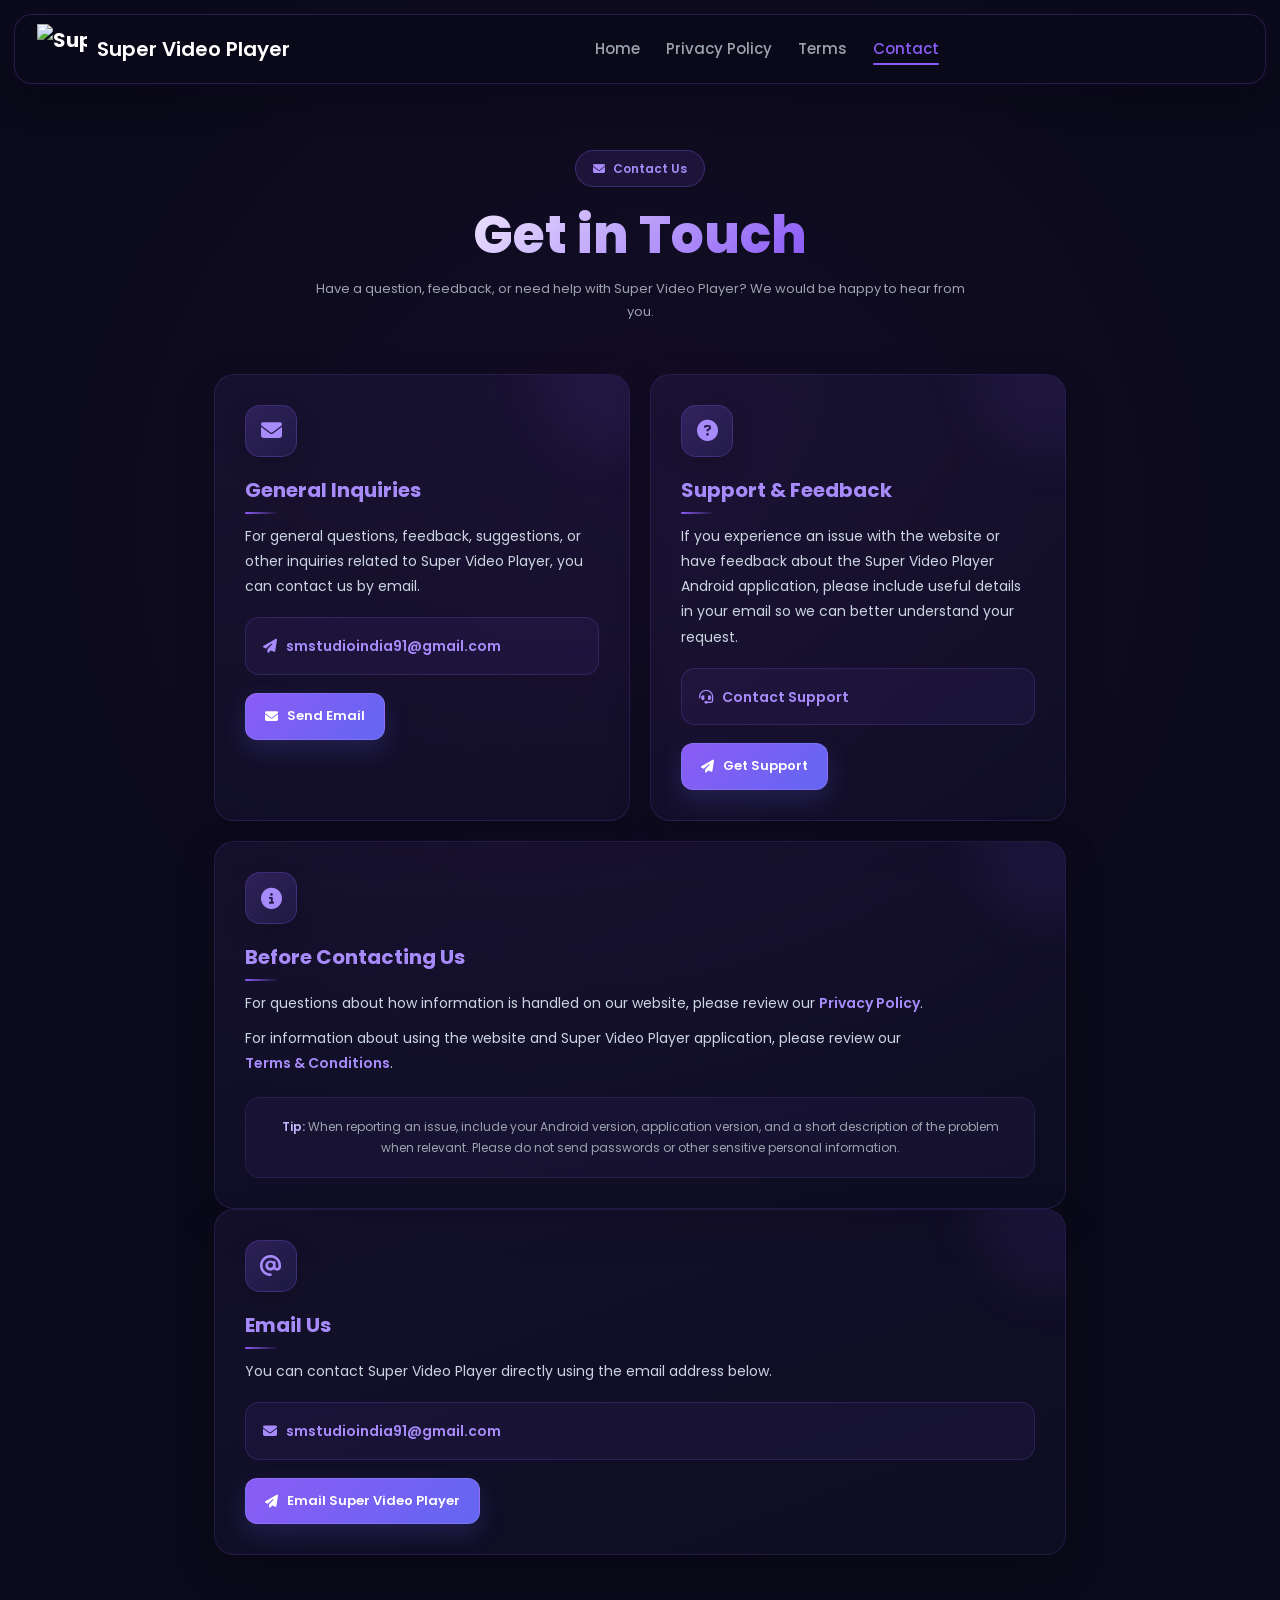
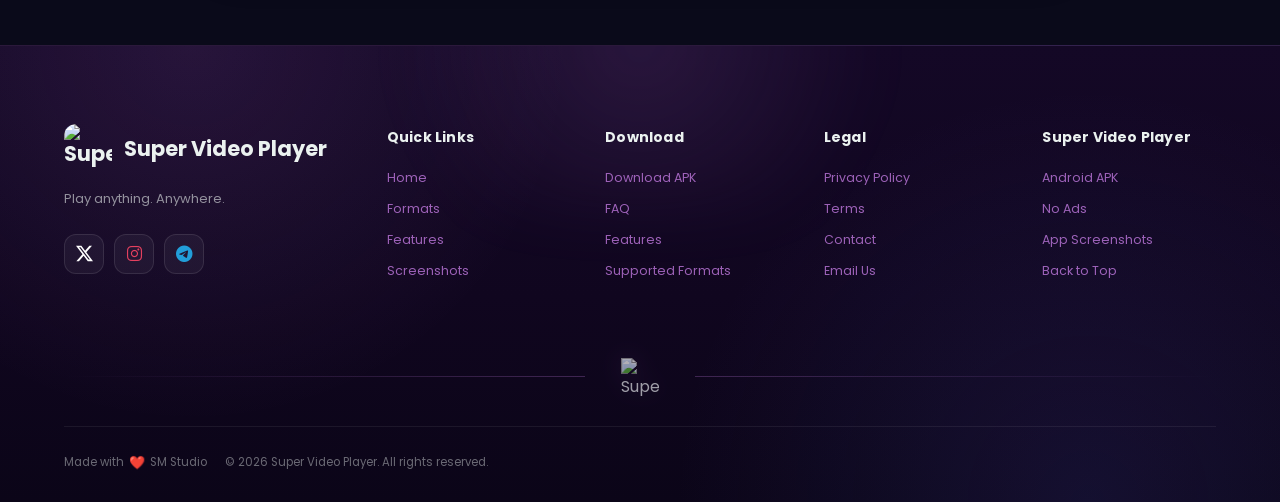
==== commit 4be7febb: "Refactor favicon links and metadata in contact.html Updated favicon links and metadata for better co" ====
--- a/contact.html
+++ b/contact.html
@@ -21,36 +21,25 @@
 
   <title>Contact | Super Video Player</title>
 
-  <!-- =====================================================
-       FAVICON
-  ====================================================== -->
-
-  <link rel="icon" type="image/png" sizes="16x16" href="/favicon-16x16.png">
-  <link rel="icon" type="image/png" sizes="32x32" href="/favicon-32x32.png">
-  <link rel="icon" type="image/png" sizes="48x48" href="/favicon-48x48.png">
-  <link rel="icon" type="image/png" sizes="96x96" href="/favicon-96x96.png">
-  <link rel="icon" type="image/png" sizes="192x192" href="/favicon-192x192.png">
-
-  <link
-    rel="apple-touch-icon"
-    sizes="180x180"
-    href="/apple-touch-icon.png"
-  >
-
-  <link
-    rel="manifest"
-    href="/site.webmanifest"
-  >
-
-  <meta
-    name="msapplication-TileImage"
-    content="/favicon.png"
-  >
-
-  <meta
-    name="msapplication-TileColor"
-    content="#050507"
-  >
+  <!-- Favicon -->
+<link rel="icon" type="image/png" sizes="16x16" href="favicon.png">
+<link rel="icon" type="image/png" sizes="32x32" href="favicon.png">
+<link rel="icon" type="image/png" sizes="48x48" href="favicon.png">
+<link rel="icon" type="image/png" sizes="192x192" href="favicon.png">
+<link rel="icon" type="image/png" sizes="512x512" href="favicon.png">
+
+<!-- Apple Devices -->
+<link rel="apple-touch-icon" sizes="180x180" href="favicon.png">
+
+<!-- Android / PWA -->
+<link rel="manifest" href="site.webmanifest">
+
+<!-- Microsoft -->
+<meta name="msapplication-TileImage" content="favicon.png">
+<meta name="theme-color" content="#0f172a">
+
+<!-- Browser Theme -->
+<meta name="theme-color" content="#0f172a">
 
   <!-- =====================================================
        POPPINS
@@ -2637,7 +2626,7 @@
             <li>
 
               <a
-                href="#"
+                href="https://www.instagram.com/sm7__studio?stkn=c28xNGxld2Jhdmhs"
                 aria-label="Instagram"
                 class="footer-social-link"
               >
@@ -2654,7 +2643,7 @@
             <li>
 
               <a
-                href="#"
+                href="https://t.me/sm_studio7"
                 aria-label="Telegram"
                 class="footer-social-link"
               >
@@ -2818,7 +2807,7 @@
           Made with
 
           <span aria-hidden="true">
-            ♥
+            ❤️
           </span>
 
           SM Studio
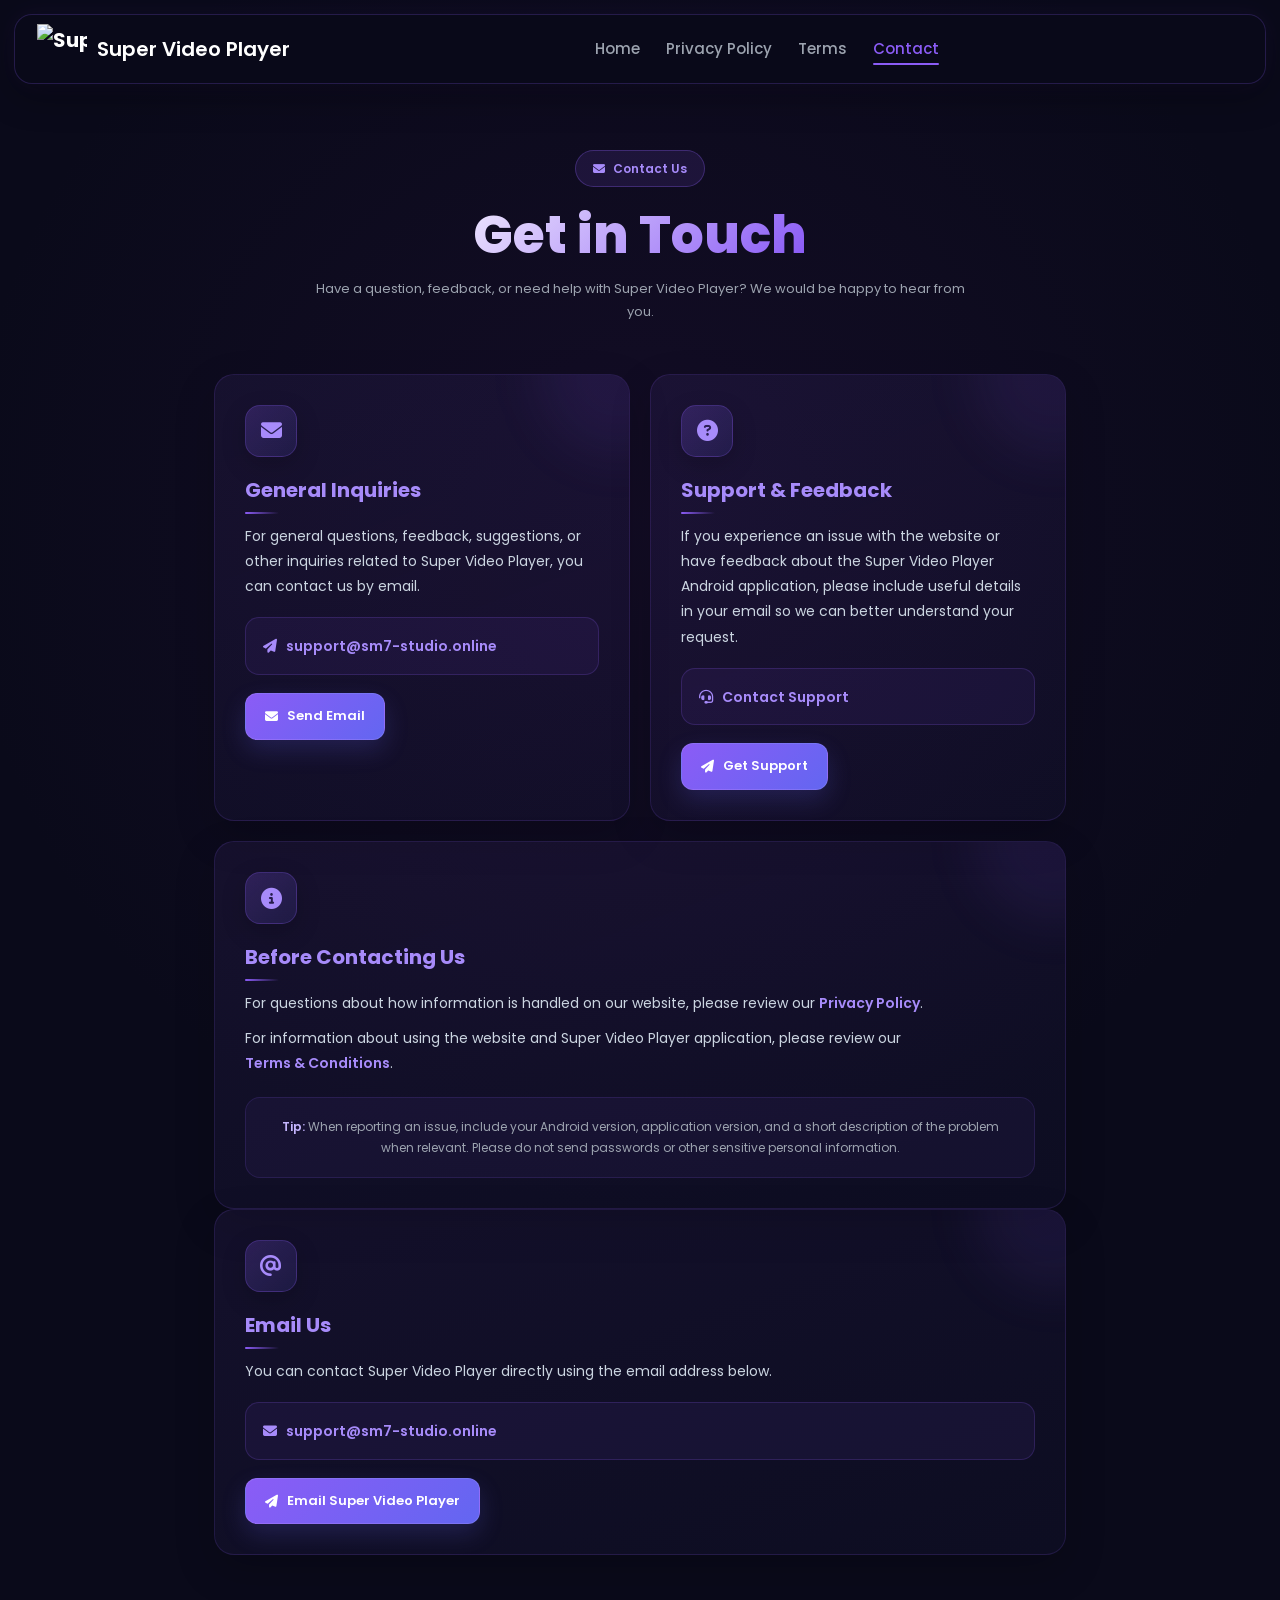
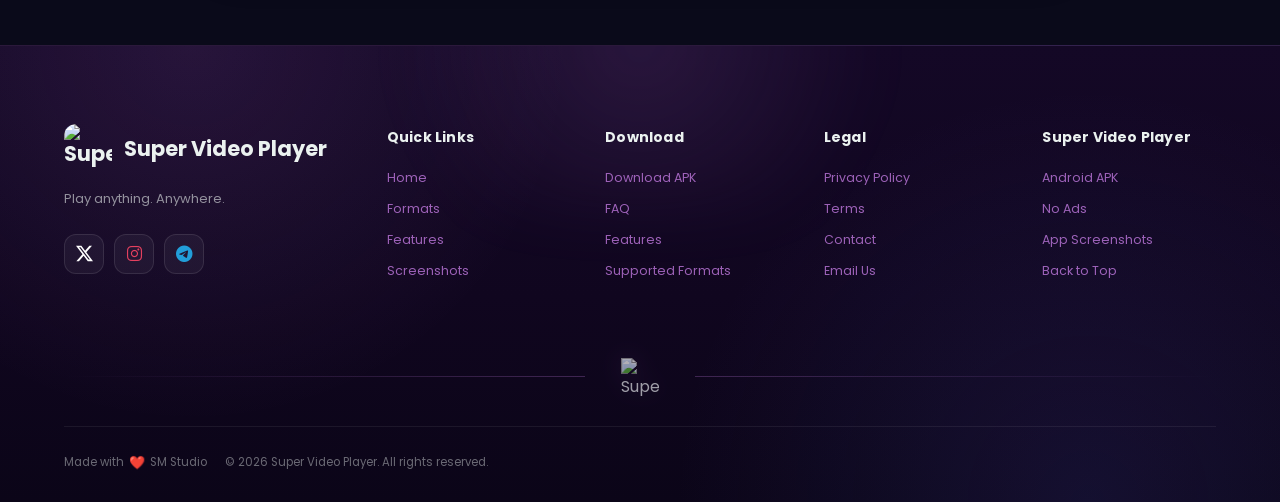
==== commit 88f0876a: "Update contact email and social links" ====
--- a/contact.html
+++ b/contact.html
@@ -2375,12 +2375,12 @@
 
             <a
               class="contact-email"
-              href="mailto:smstudioindia91@gmail.com"
+              href="mailto:support@sm7-studio.online"
             >
 
               <i class="fa-solid fa-paper-plane"></i>
 
-              smstudioindia91@gmail.com
+              support@sm7-studio.online
 
             </a>
 
@@ -2388,7 +2388,7 @@
 
           <a
             class="contact-action"
-            href="mailto:smstudioindia91@gmail.com"
+            href="mailto:support@sm7-studio.online"
           >
 
             <i class="fa-solid fa-envelope"></i>
@@ -2423,7 +2423,7 @@
 
             <a
               class="contact-email"
-              href="mailto:smstudioindia91@gmail.com?subject=Super%20Video%20Player%20Support"
+              href="mailto:support@sm7-studio.online?subject=Super%20Video%20Player%20Support"
             >
 
               <i class="fa-solid fa-headset"></i>
@@ -2436,7 +2436,7 @@
 
           <a
             class="contact-action"
-            href="mailto:smstudioindia91@gmail.com?subject=Super%20Video%20Player%20Support"
+            href="mailto:support@sm7-studio.online?subject=Super%20Video%20Player%20Support"
           >
 
             <i class="fa-solid fa-paper-plane"></i>
@@ -2518,12 +2518,12 @@
 
           <a
             class="contact-email"
-            href="mailto:smstudioindia91@gmail.com"
+            href="mailto:support@sm7-studio.online"
           >
 
             <i class="fa-solid fa-envelope"></i>
 
-            smstudioindia91@gmail.com
+            support@sm7-studio.online
 
           </a>
 
@@ -2531,7 +2531,7 @@
 
         <a
           class="contact-action"
-          href="mailto:smstudioindia91@gmail.com"
+          href="mailto:support@sm7-studio.online"
         >
 
           <i class="fa-solid fa-paper-plane"></i>
@@ -2597,7 +2597,7 @@
             <li>
 
               <a
-                href="#"
+                href="https://x.com/SapneswarM7"
                 aria-label="X"
                 class="footer-social-link"
               >
@@ -2626,7 +2626,7 @@
             <li>
 
               <a
-                href="https://www.instagram.com/sm7__studio?stkn=c28xNGxld2Jhdmhs"
+                href="https://www.instagram.com/sm__studio7?stkn=c28xNGxld2Jhdmhs"
                 aria-label="Instagram"
                 class="footer-social-link"
               >
@@ -2736,7 +2736,7 @@
             Contact
           </a>
 
-          <a href="mailto:smstudioindia91@gmail.com">
+          <a href="mailto:support@sm7-studio.online">
             Email Us
           </a>
 
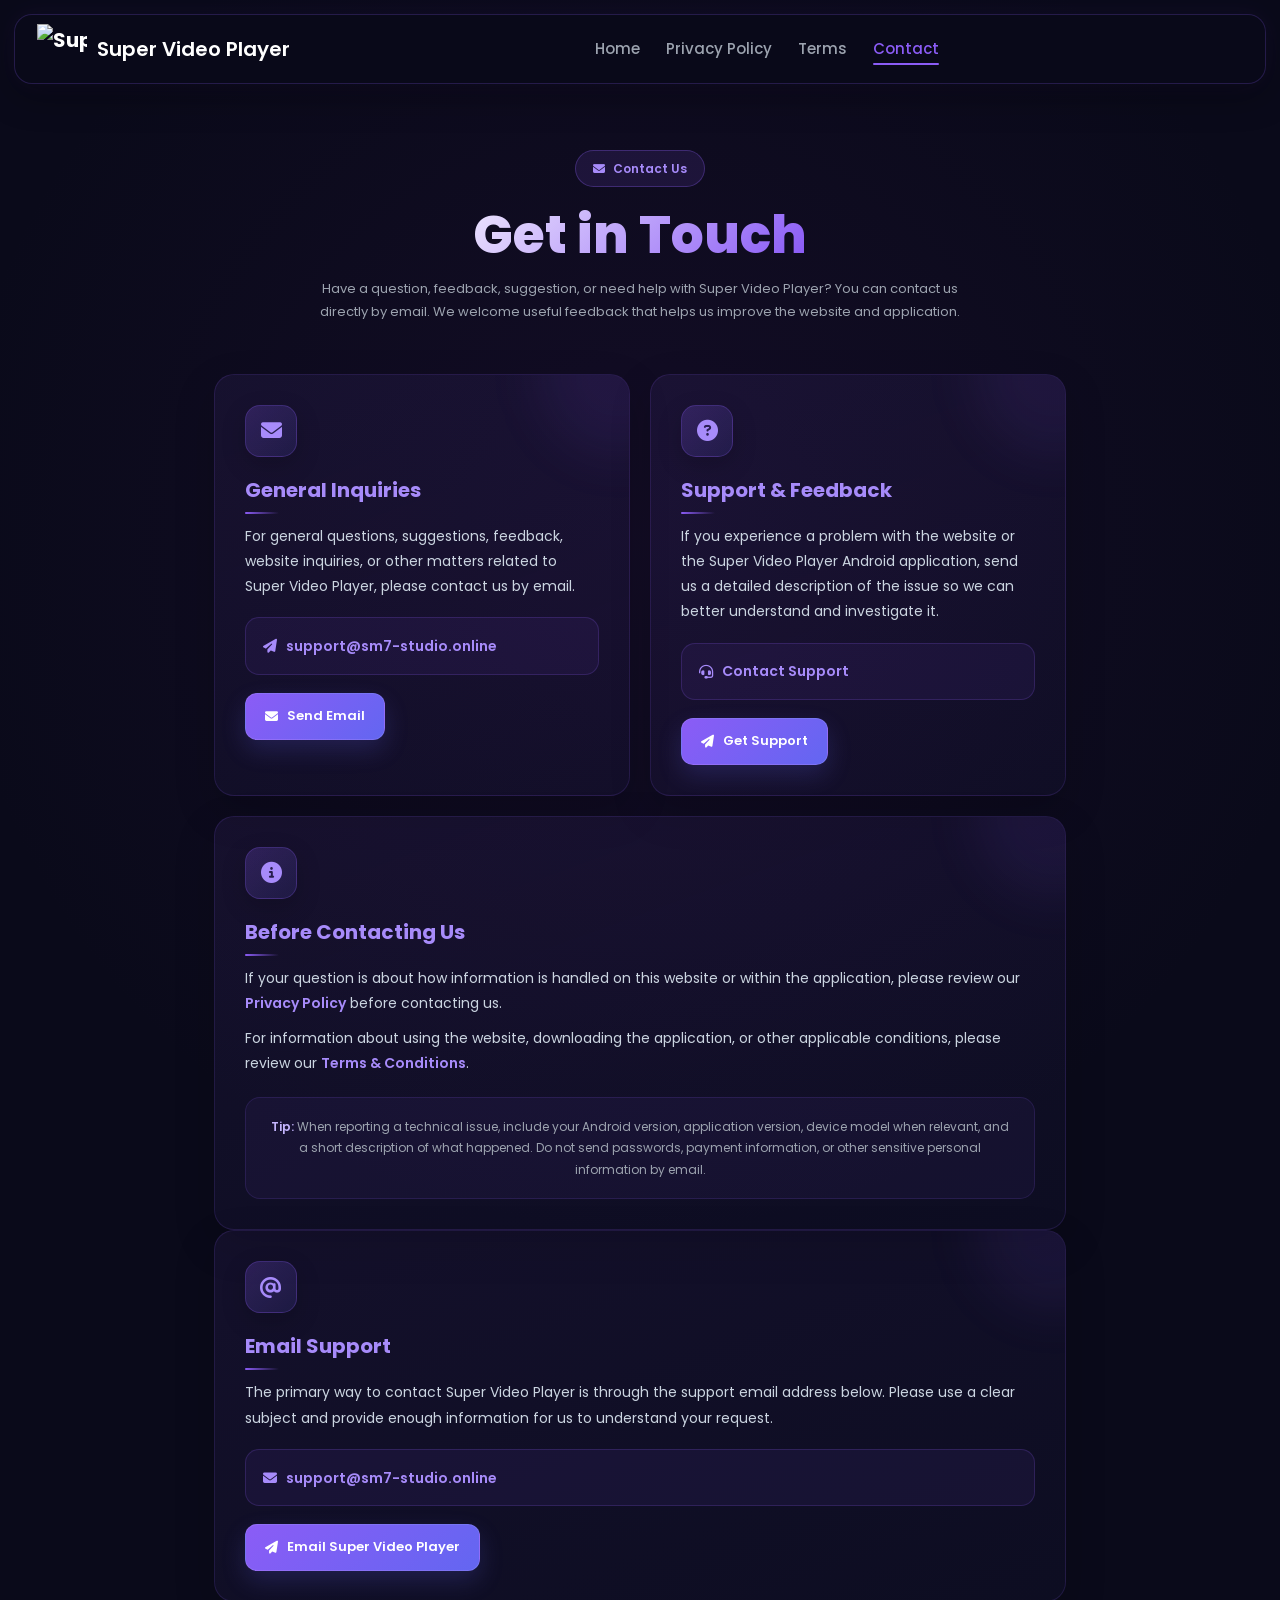
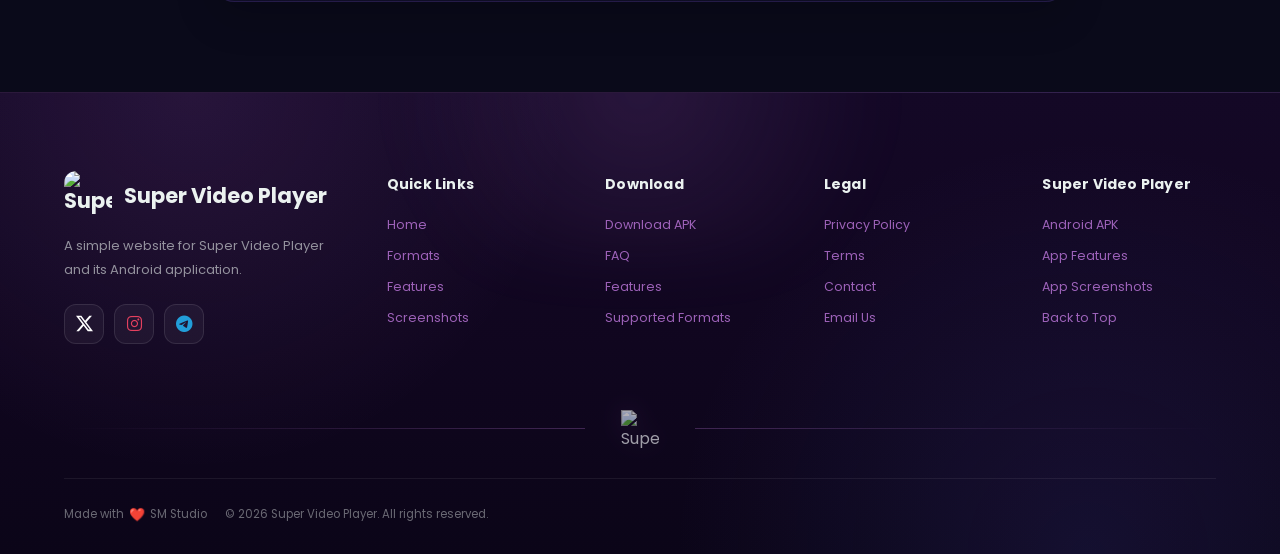
==== commit eeb6cbfd: "Enhance contact page meta tags and content Updated meta tags for better SEO and user guidance. Revis" ====
--- a/contact.html
+++ b/contact.html
@@ -11,7 +11,12 @@
 
   <meta
     name="description"
-    content="Contact Super Video Player. Get in touch with us for questions, feedback, support, or other inquiries."
+    content="Contact Super Video Player for support, feedback, questions, suggestions, website issues, or Android application assistance."
+  >
+
+  <meta
+    name="robots"
+    content="index, follow"
   >
 
   <meta
@@ -19,32 +24,33 @@
     content="#0a0a1a"
   >
 
+  <link
+    rel="canonical"
+    href="https://sm7-studio.online/contact.html"
+  >
+
   <title>Contact | Super Video Player</title>
 
   <!-- Favicon -->
-<link rel="icon" type="image/png" sizes="16x16" href="favicon.png">
-<link rel="icon" type="image/png" sizes="32x32" href="favicon.png">
-<link rel="icon" type="image/png" sizes="48x48" href="favicon.png">
-<link rel="icon" type="image/png" sizes="192x192" href="favicon.png">
-<link rel="icon" type="image/png" sizes="512x512" href="favicon.png">
-
-<!-- Apple Devices -->
-<link rel="apple-touch-icon" sizes="180x180" href="favicon.png">
-
-<!-- Android / PWA -->
-<link rel="manifest" href="site.webmanifest">
-
-<!-- Microsoft -->
-<meta name="msapplication-TileImage" content="favicon.png">
-<meta name="theme-color" content="#0f172a">
-
-<!-- Browser Theme -->
-<meta name="theme-color" content="#0f172a">
-
-  <!-- =====================================================
-       POPPINS
-  ====================================================== -->
-
+  <link rel="icon" type="image/png" sizes="16x16" href="favicon.png">
+  <link rel="icon" type="image/png" sizes="32x32" href="favicon.png">
+  <link rel="icon" type="image/png" sizes="48x48" href="favicon.png">
+  <link rel="icon" type="image/png" sizes="192x192" href="favicon.png">
+  <link rel="icon" type="image/png" sizes="512x512" href="favicon.png">
+
+  <!-- Apple Devices -->
+  <link rel="apple-touch-icon" sizes="180x180" href="favicon.png">
+
+  <!-- Android / PWA -->
+  <link rel="manifest" href="site.webmanifest">
+
+  <!-- Microsoft -->
+  <meta
+    name="msapplication-TileImage"
+    content="favicon.png"
+  >
+
+  <!-- Poppins -->
   <link
     rel="preconnect"
     href="https://fonts.googleapis.com"
@@ -61,18 +67,11 @@
     rel="stylesheet"
   >
 
-  <!-- =====================================================
-       FONT AWESOME
-  ====================================================== -->
-
+  <!-- Font Awesome -->
   <link
     rel="stylesheet"
     href="https://cdnjs.cloudflare.com/ajax/libs/font-awesome/6.4.0/css/all.min.css"
   >
-
-  <!-- =====================================================
-       ALL CSS INLINE
-  ====================================================== -->
 
   <style>
 
@@ -152,7 +151,7 @@
 
 
     /* =====================================================
-       FLOATING FIXED NAVBAR
+       NAVBAR
     ====================================================== */
 
     .navbar {
@@ -206,11 +205,6 @@
         0 0 30px rgba(139, 92, 246, 0.12);
     }
 
-
-    /* =====================================================
-       NAV CONTAINER
-    ====================================================== */
-
     .nav-container {
       width: 100%;
       max-width: 1400px;
@@ -228,11 +222,6 @@
       gap: 20px;
     }
 
-
-    /* =====================================================
-       LOGO
-    ====================================================== */
-
     .logo {
       display: flex;
       align-items: center;
@@ -259,18 +248,8 @@
     }
 
     .logo span {
-      font-family:
-        'Poppins',
-        'Segoe UI',
-        sans-serif;
-
       font-weight: 600;
     }
-
-
-    /* =====================================================
-       NAV LINKS
-    ====================================================== */
 
     .nav-links {
       display: flex;
@@ -333,11 +312,6 @@
       width: 100%;
     }
 
-
-    /* =====================================================
-       NAV RIGHT
-    ====================================================== */
-
     .nav-right {
       display: flex;
       align-items: center;
@@ -347,11 +321,6 @@
       flex-shrink: 0;
     }
 
-
-    /* =====================================================
-       MENU BUTTON
-    ====================================================== */
-
     .nav-toggle {
       display: none;
 
@@ -414,11 +383,6 @@
 
       padding: 0 24px;
     }
-
-
-    /* =====================================================
-       CONTACT INTRO
-    ====================================================== */
 
     .contact-intro {
       text-align: center;
@@ -495,11 +459,6 @@
       text-align: center;
     }
 
-
-    /* =====================================================
-       CONTACT GRID
-    ====================================================== */
-
     .contact-grid {
       display: grid;
 
@@ -510,11 +469,6 @@
 
       margin-bottom: 20px;
     }
-
-
-    /* =====================================================
-       CONTACT CARDS
-    ====================================================== */
 
     .contact-card {
       position: relative;
@@ -578,11 +532,6 @@
         0 20px 45px rgba(0, 0, 0, 0.25);
     }
 
-
-    /* =====================================================
-       CONTACT INFO
-    ====================================================== */
-
     .contact-icon {
       position: relative;
 
@@ -705,11 +654,6 @@
       text-decoration: underline;
     }
 
-
-    /* =====================================================
-       EMAIL BUTTON
-    ====================================================== */
-
     .contact-action {
       position: relative;
 
@@ -762,11 +706,6 @@
         0 14px 30px rgba(99, 102, 241, 0.30);
     }
 
-
-    /* =====================================================
-       CONTACT NOTE
-    ====================================================== */
-
     .contact-note {
       position: relative;
 
@@ -799,8 +738,7 @@
 
 
     /* =====================================================
-       CUSTOM FOOTER
-       SAME STYLE AS PRIVACY / TERMS / HOME
+       FOOTER
     ====================================================== */
 
     .custom-footer {
@@ -882,11 +820,6 @@
       padding: 0 24px;
     }
 
-
-    /* =====================================================
-       FOOTER TOP
-    ====================================================== */
-
     .custom-footer-top {
       display: grid;
 
@@ -899,11 +832,6 @@
       padding-bottom: 58px;
     }
 
-
-    /* =====================================================
-       FOOTER BRAND
-    ====================================================== */
-
     .custom-footer-brand {
       display: flex;
 
@@ -942,11 +870,6 @@
     }
 
     .custom-footer-brand-name span {
-      font-family:
-        'Poppins',
-        'Segoe UI',
-        sans-serif;
-
       font-weight: 700;
     }
 
@@ -962,12 +885,6 @@
 
       line-height: 1.8;
     }
-
-
-    /* =====================================================
-       SOCIAL ICONS
-       X + INSTAGRAM + TELEGRAM ONLY
-    ====================================================== */
 
     .custom-footer-social {
       display: flex !important;
@@ -1038,19 +955,13 @@
         box-shadow 0.3s ease;
     }
 
-    /* X */
-
     .custom-footer-social li:nth-child(1) a {
       color: #ffffff;
     }
 
-    /* Instagram */
-
     .custom-footer-social li:nth-child(2) a {
       color: #e4405f;
     }
-
-    /* Telegram */
 
     .custom-footer-social li:nth-child(3) a {
       color: #229ed9;
@@ -1080,8 +991,6 @@
 
       border-color:
         rgba(255, 255, 255, 0.25);
-
-      color: #ffffff;
     }
 
     .custom-footer-social li:nth-child(2) a:hover {
@@ -1092,8 +1001,6 @@
 
       border-color:
         rgba(228, 64, 95, 0.35);
-
-      color: #e4405f;
     }
 
     .custom-footer-social li:nth-child(3) a:hover {
@@ -1104,14 +1011,7 @@
 
       border-color:
         rgba(34, 158, 217, 0.35);
-
-      color: #229ed9;
-    }
-
-
-    /* =====================================================
-       FOOTER COLUMNS
-    ====================================================== */
+    }
 
     .custom-footer-column {
       display: flex;
@@ -1185,11 +1085,6 @@
     .custom-footer-column a:hover::after {
       width: 100%;
     }
-
-
-    /* =====================================================
-       FOOTER MIDDLE
-    ====================================================== */
 
     .custom-footer-middle {
       width: 100%;
@@ -1256,11 +1151,6 @@
         );
     }
 
-
-    /* =====================================================
-       FOOTER BOTTOM
-    ====================================================== */
-
     .custom-footer-bottom {
       position: relative;
 
@@ -1440,9 +1330,6 @@
           6px 16px;
       }
 
-
-      /* MOBILE MENU */
-
       .nav-links {
         position: fixed;
 
@@ -1534,9 +1421,6 @@
         display: flex;
       }
 
-
-      /* CONTACT */
-
       .contact-page {
         padding:
           125px 0 60px;
@@ -1598,9 +1482,6 @@
       .contact-note {
         font-size: 11.5px;
       }
-
-
-      /* FOOTER */
 
       .custom-footer {
         padding-top: 55px;
@@ -2222,6 +2103,7 @@
   </style>
 
 </head>
+
 
 <body id="top">
 
@@ -2316,7 +2198,7 @@
 
 
   <!-- =====================================================
-       CONTACT
+       MAIN CONTACT CONTENT
   ====================================================== -->
 
   <main class="contact-page">
@@ -2341,8 +2223,10 @@
         </h1>
 
         <p class="contact-subtitle">
-          Have a question, feedback, or need help with Super Video Player?
-          We would be happy to hear from you.
+          Have a question, feedback, suggestion, or need help with
+          Super Video Player? You can contact us directly by email.
+          We welcome useful feedback that helps us improve the website
+          and application.
         </p>
 
       </div>
@@ -2366,9 +2250,9 @@
           </h2>
 
           <p>
-            For general questions, feedback, suggestions, or other
-            inquiries related to Super Video Player, you can contact us
-            by email.
+            For general questions, suggestions, feedback, website
+            inquiries, or other matters related to Super Video Player,
+            please contact us by email.
           </p>
 
           <div class="contact-email-box">
@@ -2400,7 +2284,7 @@
         </section>
 
 
-        <!-- SUPPORT -->
+        <!-- TECHNICAL SUPPORT -->
 
         <section class="contact-card">
 
@@ -2413,10 +2297,10 @@
           </h2>
 
           <p>
-            If you experience an issue with the website or have feedback
-            about the Super Video Player Android application, please
-            include useful details in your email so we can better
-            understand your request.
+            If you experience a problem with the website or the
+            Super Video Player Android application, send us a detailed
+            description of the issue so we can better understand and
+            investigate it.
           </p>
 
           <div class="contact-email-box">
@@ -2450,7 +2334,7 @@
       </div>
 
 
-      <!-- CONTACT INFORMATION -->
+      <!-- BEFORE CONTACTING US -->
 
       <section class="contact-card">
 
@@ -2463,19 +2347,20 @@
         </h2>
 
         <p>
-          For questions about how information is handled on our website,
-          please review our
+          If your question is about how information is handled on this
+          website or within the application, please review our
           <a
             href="privacy-policy.html"
             class="contact-email"
           >
             Privacy Policy
-          </a>.
+          </a>
+          before contacting us.
         </p>
 
         <p>
-          For information about using the website and Super Video Player
-          application, please review our
+          For information about using the website, downloading the
+          application, or other applicable conditions, please review our
           <a
             href="terms.html"
             class="contact-email"
@@ -2487,17 +2372,18 @@
         <div class="contact-note">
 
           <strong>Tip:</strong>
-          When reporting an issue, include your Android version,
-          application version, and a short description of the problem
-          when relevant. Please do not send passwords or other sensitive
-          personal information.
+          When reporting a technical issue, include your Android
+          version, application version, device model when relevant,
+          and a short description of what happened. Do not send
+          passwords, payment information, or other sensitive personal
+          information by email.
 
         </div>
 
       </section>
 
 
-      <!-- EMAIL INFORMATION -->
+      <!-- SUPPORT DETAILS -->
 
       <section class="contact-card">
 
@@ -2506,12 +2392,14 @@
         </div>
 
         <h2 class="contact-card-title">
-          Email Us
+          Email Support
         </h2>
 
         <p>
-          You can contact Super Video Player directly using the email
-          address below.
+          The primary way to contact Super Video Player is through
+          the support email address below. Please use a clear subject
+          and provide enough information for us to understand your
+          request.
         </p>
 
         <div class="contact-email-box">
@@ -2542,6 +2430,7 @@
 
       </section>
 
+
     </div>
 
   </main>
@@ -2549,7 +2438,6 @@
 
   <!-- =====================================================
        FOOTER
-       SAME AS PRIVACY / TERMS / HOME
   ====================================================== -->
 
   <footer class="custom-footer">
@@ -2571,8 +2459,8 @@
 
             <img
               src="https://i.ibb.co/m598JHpc/Super-Video-Player-Logo.png"
-              width="50"
-              height="50"
+              width="48"
+              height="48"
               alt="Super Video Player Logo"
             >
 
@@ -2584,7 +2472,7 @@
 
 
           <p class="custom-footer-slogan">
-            Play anything. Anywhere.
+            A simple website for Super Video Player and its Android application.
           </p>
 
 
@@ -2598,8 +2486,10 @@
 
               <a
                 href="https://x.com/SapneswarM7"
-                aria-label="X"
+                aria-label="Super Video Player on X"
                 class="footer-social-link"
+                target="_blank"
+                rel="noopener noreferrer"
               >
 
                 <svg
@@ -2627,8 +2517,10 @@
 
               <a
                 href="https://www.instagram.com/sm__studio7?stkn=c28xNGxld2Jhdmhs"
-                aria-label="Instagram"
+                aria-label="Super Video Player on Instagram"
                 class="footer-social-link"
+                target="_blank"
+                rel="noopener noreferrer"
               >
 
                 <i class="fab fa-instagram"></i>
@@ -2644,8 +2536,10 @@
 
               <a
                 href="https://t.me/sm_studio7"
-                aria-label="Telegram"
+                aria-label="Super Video Player on Telegram"
                 class="footer-social-link"
+                target="_blank"
+                rel="noopener noreferrer"
               >
 
                 <i class="fab fa-telegram-plane"></i>
@@ -2756,7 +2650,7 @@
           </a>
 
           <a href="index.html#features">
-            No Ads
+            App Features
           </a>
 
           <a href="index.html#screenshots">
@@ -2772,9 +2666,7 @@
       </div>
 
 
-      <!-- =================================================
-           FOOTER MIDDLE
-      ================================================== -->
+      <!-- FOOTER MIDDLE -->
 
       <div class="custom-footer-middle">
 
@@ -2784,8 +2676,8 @@
 
           <img
             src="https://i.ibb.co/m598JHpc/Super-Video-Player-Logo.png"
-            width="48"
-            height="48"
+            width="38"
+            height="38"
             alt="Super Video Player"
           >
 
@@ -2796,9 +2688,7 @@
       </div>
 
 
-      <!-- =================================================
-           FOOTER BOTTOM
-      ================================================== -->
+      <!-- FOOTER BOTTOM -->
 
       <div class="custom-footer-bottom">
 
@@ -2829,7 +2719,7 @@
 
 
   <!-- =====================================================
-       ALL JAVASCRIPT INLINE
+       JAVASCRIPT
   ====================================================== -->
 
   <script>
@@ -2927,7 +2817,7 @@
 
 
         /* =========================================
-           MOBILE MENU TOGGLE
+           MOBILE MENU
         ========================================= */
 
         if (navToggle && navLinks) {
@@ -2983,9 +2873,7 @@
           );
 
 
-          /* =====================================
-             CLOSE AFTER LINK CLICK
-          ===================================== */
+          /* CLOSE AFTER LINK CLICK */
 
           navLinks
             .querySelectorAll('a')
@@ -3005,9 +2893,7 @@
             );
 
 
-          /* =====================================
-             CLICK OUTSIDE
-          ===================================== */
+          /* CLICK OUTSIDE */
 
           document.addEventListener(
             'click',
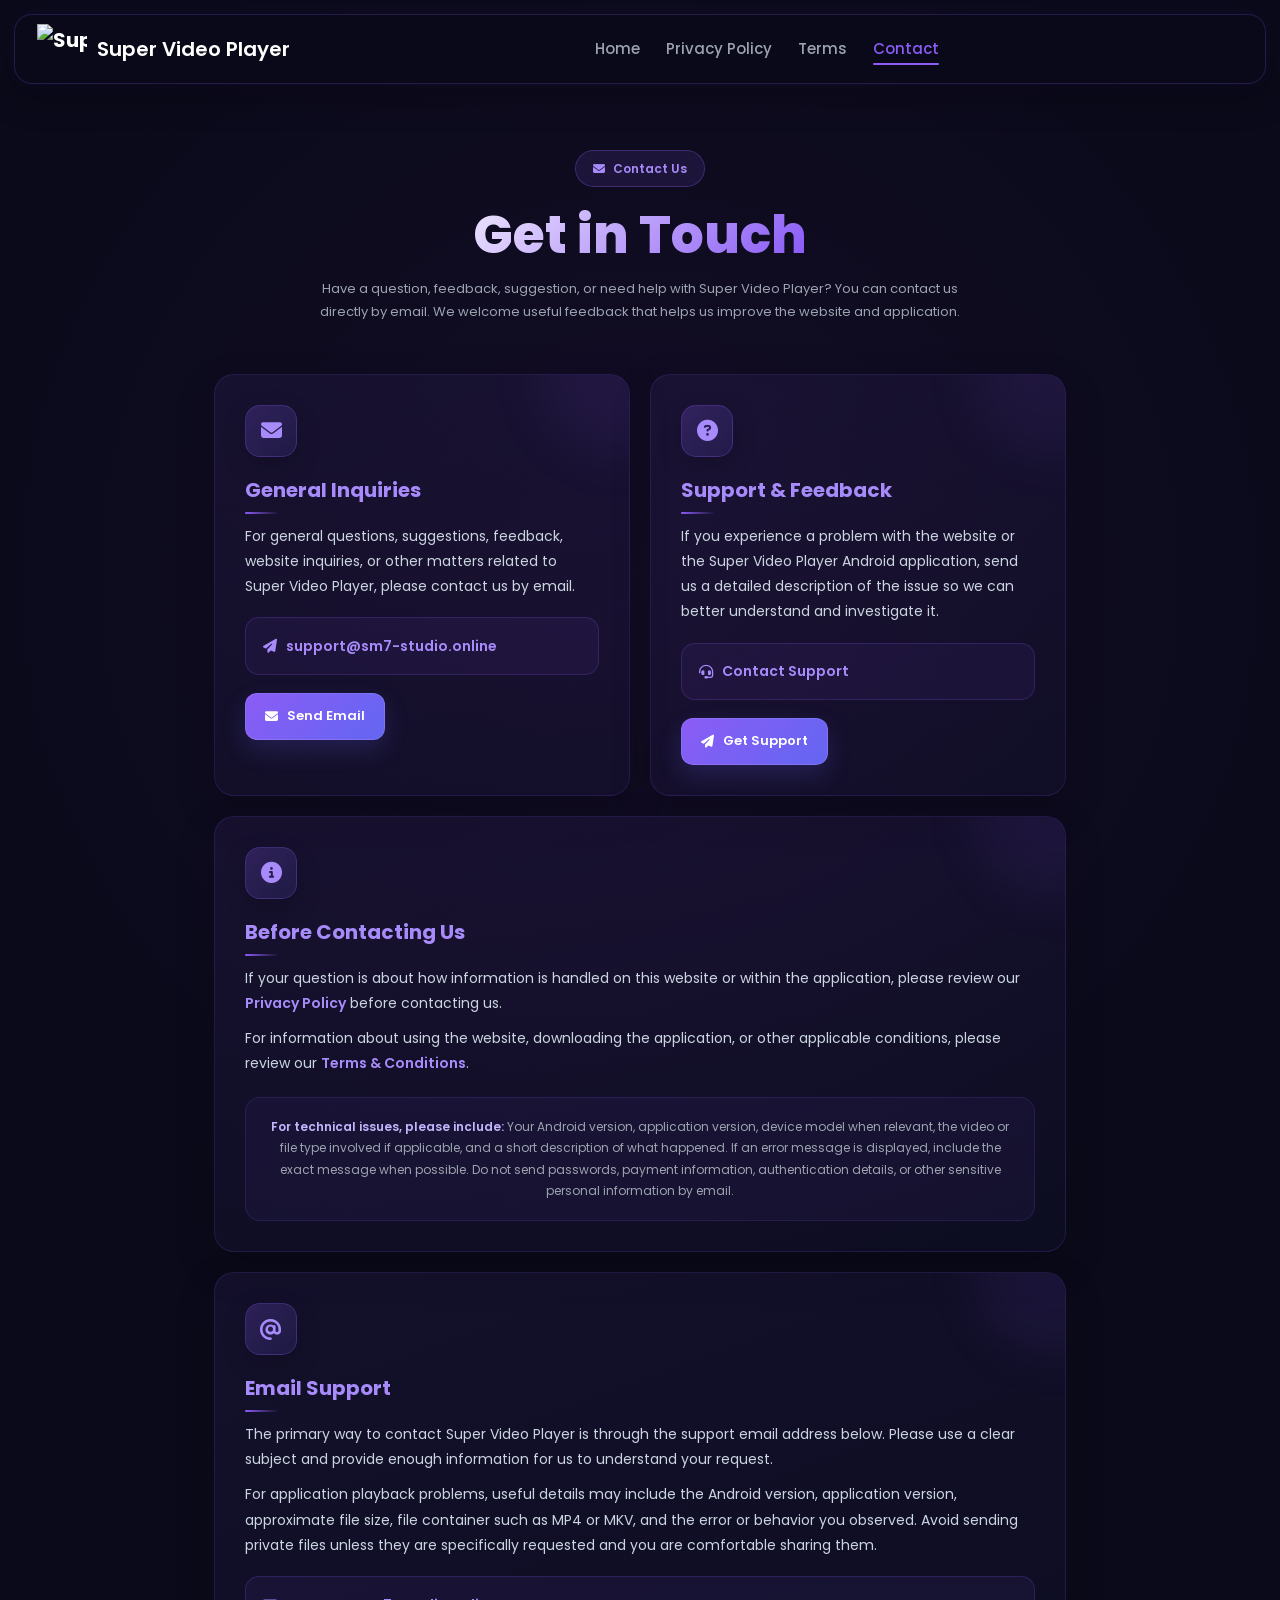
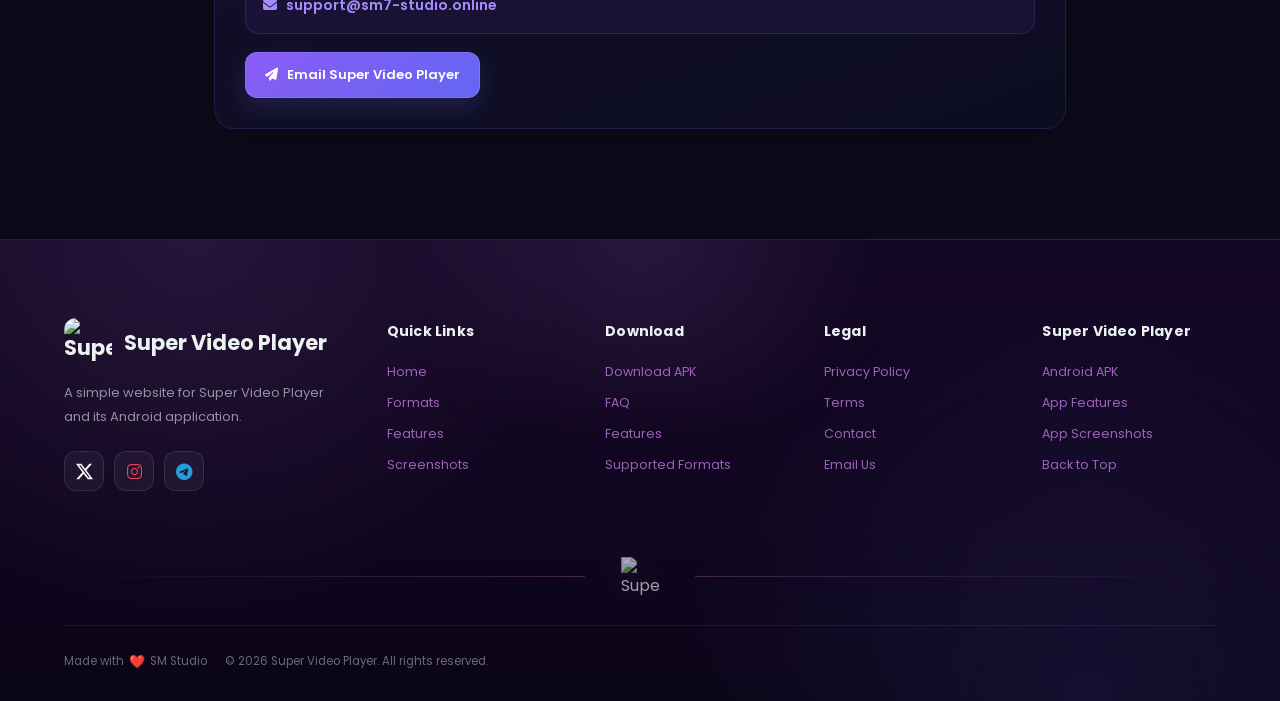
==== commit 9a4f2e81: "Enhance contact.html with metadata and layout updates Added Open Graph metadata and improved favicon" ====
--- a/contact.html
+++ b/contact.html
@@ -1,5 +1,6 @@
 <!DOCTYPE html>
 <html lang="en">
+
 <head>
 
   <meta charset="UTF-8">
@@ -20,6 +21,11 @@
   >
 
   <meta
+    name="author"
+    content="SM Studio"
+  >
+
+  <meta
     name="theme-color"
     content="#0a0a1a"
   >
@@ -29,28 +35,100 @@
     href="https://sm7-studio.online/contact.html"
   >
 
+  <!-- Open Graph -->
+  <meta
+    property="og:title"
+    content="Contact | Super Video Player"
+  >
+
+  <meta
+    property="og:description"
+    content="Contact Super Video Player for support, feedback, questions, suggestions, website issues, or Android application assistance."
+  >
+
+  <meta
+    property="og:type"
+    content="website"
+  >
+
+  <meta
+    property="og:url"
+    content="https://sm7-studio.online/contact.html"
+  >
+
+  <meta
+    property="og:site_name"
+    content="Super Video Player"
+  >
+
+  <meta
+    property="og:image"
+    content="https://i.ibb.co/m598JHpc/Super-Video-Player-Logo.png"
+  >
+
   <title>Contact | Super Video Player</title>
 
-  <!-- Favicon -->
-  <link rel="icon" type="image/png" sizes="16x16" href="favicon.png">
-  <link rel="icon" type="image/png" sizes="32x32" href="favicon.png">
-  <link rel="icon" type="image/png" sizes="48x48" href="favicon.png">
-  <link rel="icon" type="image/png" sizes="192x192" href="favicon.png">
-  <link rel="icon" type="image/png" sizes="512x512" href="favicon.png">
-
-  <!-- Apple Devices -->
-  <link rel="apple-touch-icon" sizes="180x180" href="favicon.png">
-
-  <!-- Android / PWA -->
-  <link rel="manifest" href="site.webmanifest">
-
-  <!-- Microsoft -->
+
+  <!-- =====================================================
+       FAVICON
+  ====================================================== -->
+
+  <link
+    rel="icon"
+    type="image/png"
+    sizes="16x16"
+    href="favicon.png"
+  >
+
+  <link
+    rel="icon"
+    type="image/png"
+    sizes="32x32"
+    href="favicon.png"
+  >
+
+  <link
+    rel="icon"
+    type="image/png"
+    sizes="48x48"
+    href="favicon.png"
+  >
+
+  <link
+    rel="icon"
+    type="image/png"
+    sizes="192x192"
+    href="favicon.png"
+  >
+
+  <link
+    rel="icon"
+    type="image/png"
+    sizes="512x512"
+    href="favicon.png"
+  >
+
+  <link
+    rel="apple-touch-icon"
+    sizes="180x180"
+    href="favicon.png"
+  >
+
+  <link
+    rel="manifest"
+    href="site.webmanifest"
+  >
+
   <meta
     name="msapplication-TileImage"
     content="favicon.png"
   >
 
-  <!-- Poppins -->
+
+  <!-- =====================================================
+       FONTS
+  ====================================================== -->
+
   <link
     rel="preconnect"
     href="https://fonts.googleapis.com"
@@ -67,11 +145,16 @@
     rel="stylesheet"
   >
 
-  <!-- Font Awesome -->
+
+  <!-- =====================================================
+       FONT AWESOME
+  ====================================================== -->
+
   <link
     rel="stylesheet"
     href="https://cdnjs.cloudflare.com/ajax/libs/font-awesome/6.4.0/css/all.min.css"
   >
+
 
   <style>
 
@@ -446,7 +529,7 @@
     }
 
     .contact-subtitle {
-      max-width: 650px;
+      max-width: 680px;
 
       margin: 0 auto;
 
@@ -478,6 +561,8 @@
       overflow: hidden;
 
       padding: 30px;
+
+      margin-bottom: 20px;
 
       background:
         linear-gradient(
@@ -500,6 +585,10 @@
         box-shadow 0.3s ease;
     }
 
+    .contact-grid .contact-card {
+      margin-bottom: 0;
+    }
+
     .contact-card::before {
       content: '';
 
@@ -611,6 +700,16 @@
       font-weight: 400;
 
       line-height: 1.8;
+    }
+
+    .contact-card p a {
+      color: #a78bfa;
+      font-weight: 600;
+    }
+
+    .contact-card p a:hover {
+      color: #c4b5fd;
+      text-decoration: underline;
     }
 
     .contact-email-box {
@@ -1454,6 +1553,12 @@
           23px 21px;
 
         border-radius: 17px;
+
+        margin-bottom: 14px;
+      }
+
+      .contact-grid .contact-card {
+        margin-bottom: 0;
       }
 
       .contact-icon {
@@ -2186,7 +2291,10 @@
           aria-controls="navLinks"
         >
 
-          <i class="fas fa-bars"></i>
+          <i
+            class="fas fa-bars"
+            aria-hidden="true"
+          ></i>
 
         </button>
 
@@ -2212,7 +2320,10 @@
 
         <div class="contact-badge">
 
-          <i class="fa-solid fa-envelope"></i>
+          <i
+            class="fa-solid fa-envelope"
+            aria-hidden="true"
+          ></i>
 
           Contact Us
 
@@ -2232,7 +2343,9 @@
       </div>
 
 
-      <!-- CONTACT CARDS -->
+      <!-- =====================================================
+           CONTACT OPTIONS
+      ====================================================== -->
 
       <div class="contact-grid">
 
@@ -2241,7 +2354,10 @@
 
         <section class="contact-card">
 
-          <div class="contact-icon">
+          <div
+            class="contact-icon"
+            aria-hidden="true"
+          >
             <i class="fa-solid fa-envelope"></i>
           </div>
 
@@ -2260,9 +2376,13 @@
             <a
               class="contact-email"
               href="mailto:support@sm7-studio.online"
+              aria-label="Email support at support@sm7-studio.online"
             >
 
-              <i class="fa-solid fa-paper-plane"></i>
+              <i
+                class="fa-solid fa-paper-plane"
+                aria-hidden="true"
+              ></i>
 
               support@sm7-studio.online
 
@@ -2275,7 +2395,10 @@
             href="mailto:support@sm7-studio.online"
           >
 
-            <i class="fa-solid fa-envelope"></i>
+            <i
+              class="fa-solid fa-envelope"
+              aria-hidden="true"
+            ></i>
 
             Send Email
 
@@ -2288,12 +2411,15 @@
 
         <section class="contact-card">
 
-          <div class="contact-icon">
+          <div
+            class="contact-icon"
+            aria-hidden="true"
+          >
             <i class="fa-solid fa-circle-question"></i>
           </div>
 
           <h2 class="contact-card-title">
-            Support & Feedback
+            Support &amp; Feedback
           </h2>
 
           <p>
@@ -2308,9 +2434,13 @@
             <a
               class="contact-email"
               href="mailto:support@sm7-studio.online?subject=Super%20Video%20Player%20Support"
+              aria-label="Contact Super Video Player support"
             >
 
-              <i class="fa-solid fa-headset"></i>
+              <i
+                class="fa-solid fa-headset"
+                aria-hidden="true"
+              ></i>
 
               Contact Support
 
@@ -2323,7 +2453,10 @@
             href="mailto:support@sm7-studio.online?subject=Super%20Video%20Player%20Support"
           >
 
-            <i class="fa-solid fa-paper-plane"></i>
+            <i
+              class="fa-solid fa-paper-plane"
+              aria-hidden="true"
+            ></i>
 
             Get Support
 
@@ -2334,11 +2467,16 @@
       </div>
 
 
-      <!-- BEFORE CONTACTING US -->
+      <!-- =====================================================
+           BEFORE CONTACTING US
+      ====================================================== -->
 
       <section class="contact-card">
 
-        <div class="contact-icon">
+        <div
+          class="contact-icon"
+          aria-hidden="true"
+        >
           <i class="fa-solid fa-circle-info"></i>
         </div>
 
@@ -2365,29 +2503,39 @@
             href="terms.html"
             class="contact-email"
           >
-            Terms & Conditions
+            Terms &amp; Conditions
           </a>.
         </p>
 
         <div class="contact-note">
 
-          <strong>Tip:</strong>
-          When reporting a technical issue, include your Android
-          version, application version, device model when relevant,
-          and a short description of what happened. Do not send
-          passwords, payment information, or other sensitive personal
-          information by email.
+          <strong>For technical issues, please include:</strong>
+
+          Your Android version, application version, device model
+          when relevant, the video or file type involved if applicable,
+          and a short description of what happened.
+
+          If an error message is displayed, include the exact message
+          when possible.
+
+          Do not send passwords, payment information, authentication
+          details, or other sensitive personal information by email.
 
         </div>
 
       </section>
 
 
-      <!-- SUPPORT DETAILS -->
+      <!-- =====================================================
+           EMAIL SUPPORT
+      ====================================================== -->
 
       <section class="contact-card">
 
-        <div class="contact-icon">
+        <div
+          class="contact-icon"
+          aria-hidden="true"
+        >
           <i class="fa-solid fa-at"></i>
         </div>
 
@@ -2402,14 +2550,27 @@
           request.
         </p>
 
+        <p>
+          For application playback problems, useful details may include
+          the Android version, application version, approximate file
+          size, file container such as MP4 or MKV, and the error or
+          behavior you observed. Avoid sending private files unless
+          they are specifically requested and you are comfortable
+          sharing them.
+        </p>
+
         <div class="contact-email-box">
 
           <a
             class="contact-email"
             href="mailto:support@sm7-studio.online"
+            aria-label="Email Super Video Player support"
           >
 
-            <i class="fa-solid fa-envelope"></i>
+            <i
+              class="fa-solid fa-envelope"
+              aria-hidden="true"
+            ></i>
 
             support@sm7-studio.online
 
@@ -2422,7 +2583,10 @@
           href="mailto:support@sm7-studio.online"
         >
 
-          <i class="fa-solid fa-paper-plane"></i>
+          <i
+            class="fa-solid fa-paper-plane"
+            aria-hidden="true"
+          ></i>
 
           Email Super Video Player
 
@@ -2478,7 +2642,10 @@
 
           <!-- SOCIAL -->
 
-          <ul class="custom-footer-social">
+          <ul
+            class="custom-footer-social"
+            aria-label="Social media links"
+          >
 
             <!-- X -->
 
@@ -2498,6 +2665,7 @@
                   viewBox="0 0 24 24"
                   xmlns="http://www.w3.org/2000/svg"
                   aria-hidden="true"
+                  focusable="false"
                 >
 
                   <path
@@ -2523,7 +2691,10 @@
                 rel="noopener noreferrer"
               >
 
-                <i class="fab fa-instagram"></i>
+                <i
+                  class="fab fa-instagram"
+                  aria-hidden="true"
+                ></i>
 
               </a>
 
@@ -2542,7 +2713,10 @@
                 rel="noopener noreferrer"
               >
 
-                <i class="fab fa-telegram-plane"></i>
+                <i
+                  class="fab fa-telegram-plane"
+                  aria-hidden="true"
+                ></i>
 
               </a>
 
@@ -2666,7 +2840,9 @@
       </div>
 
 
-      <!-- FOOTER MIDDLE -->
+      <!-- =====================================================
+           FOOTER MIDDLE
+      ====================================================== -->
 
       <div class="custom-footer-middle">
 
@@ -2688,7 +2864,9 @@
       </div>
 
 
-      <!-- FOOTER BOTTOM -->
+      <!-- =====================================================
+           FOOTER BOTTOM
+      ====================================================== -->
 
       <div class="custom-footer-bottom">
 
